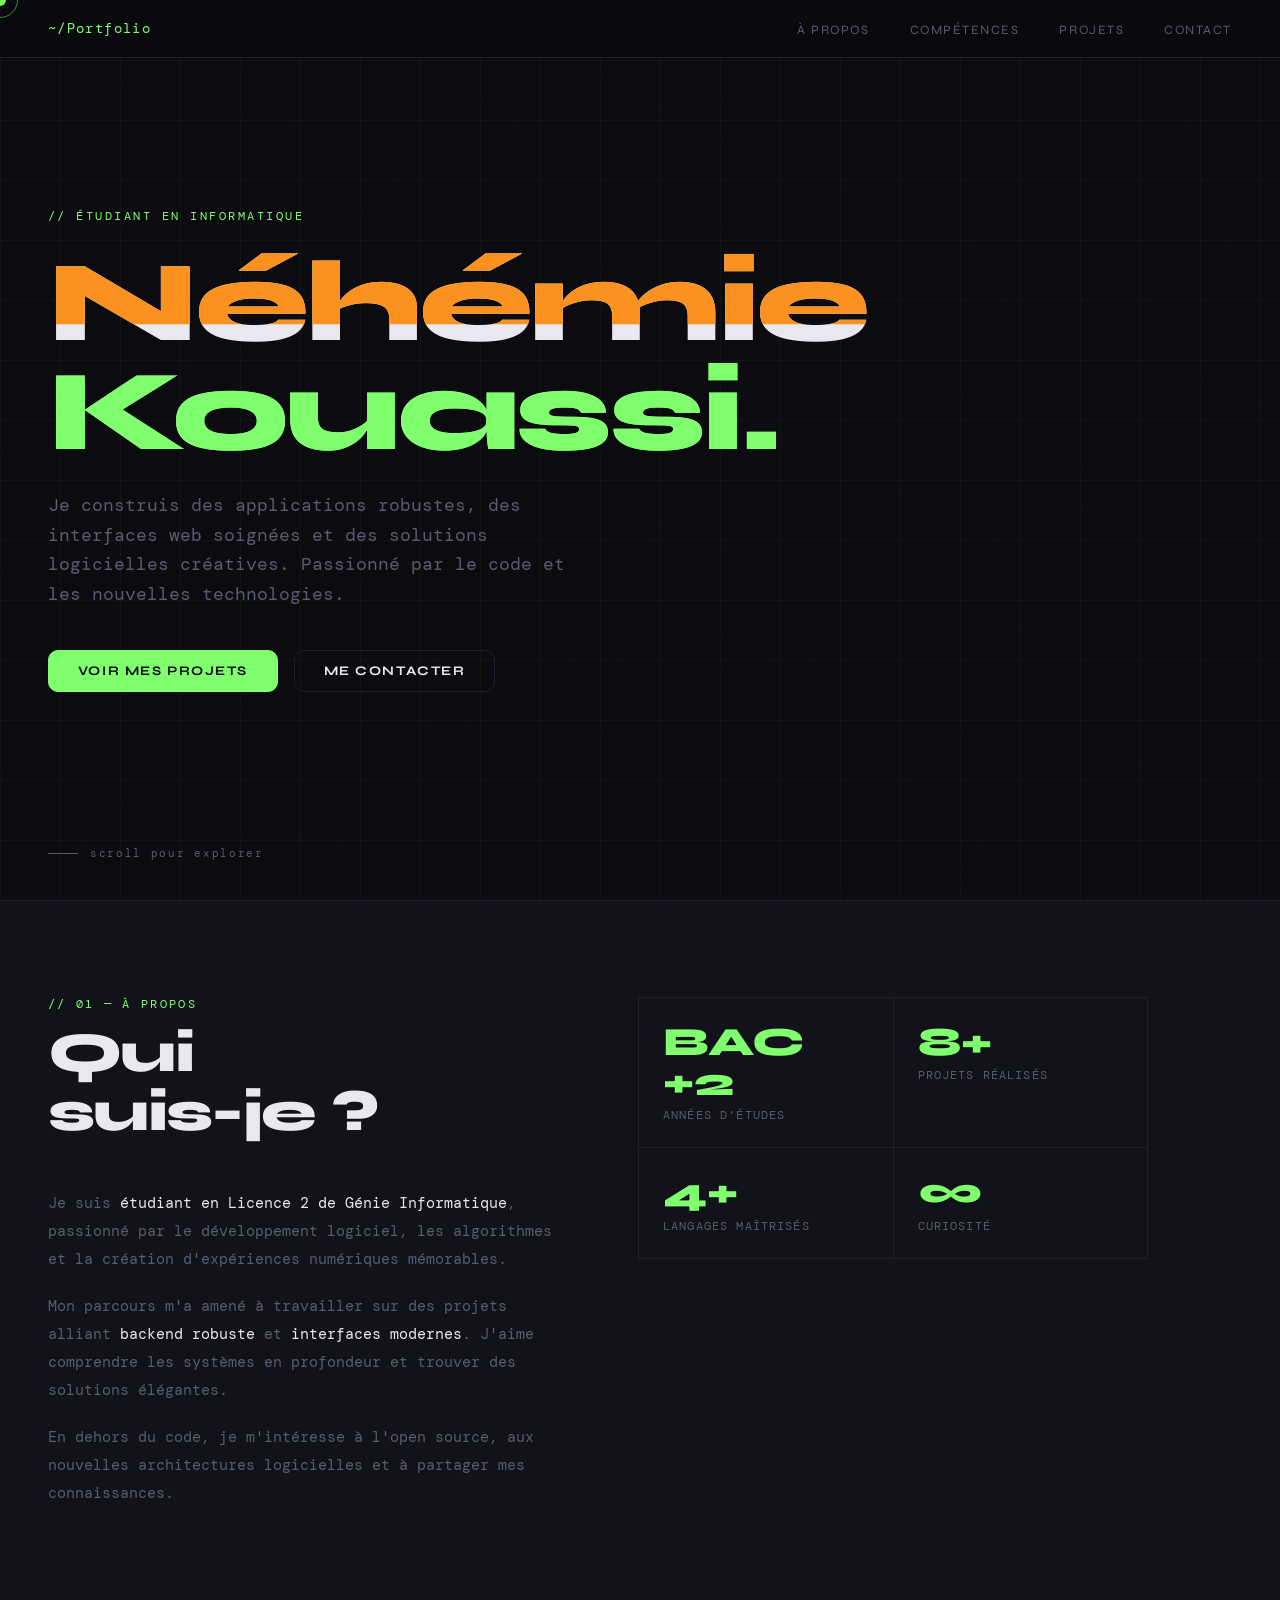
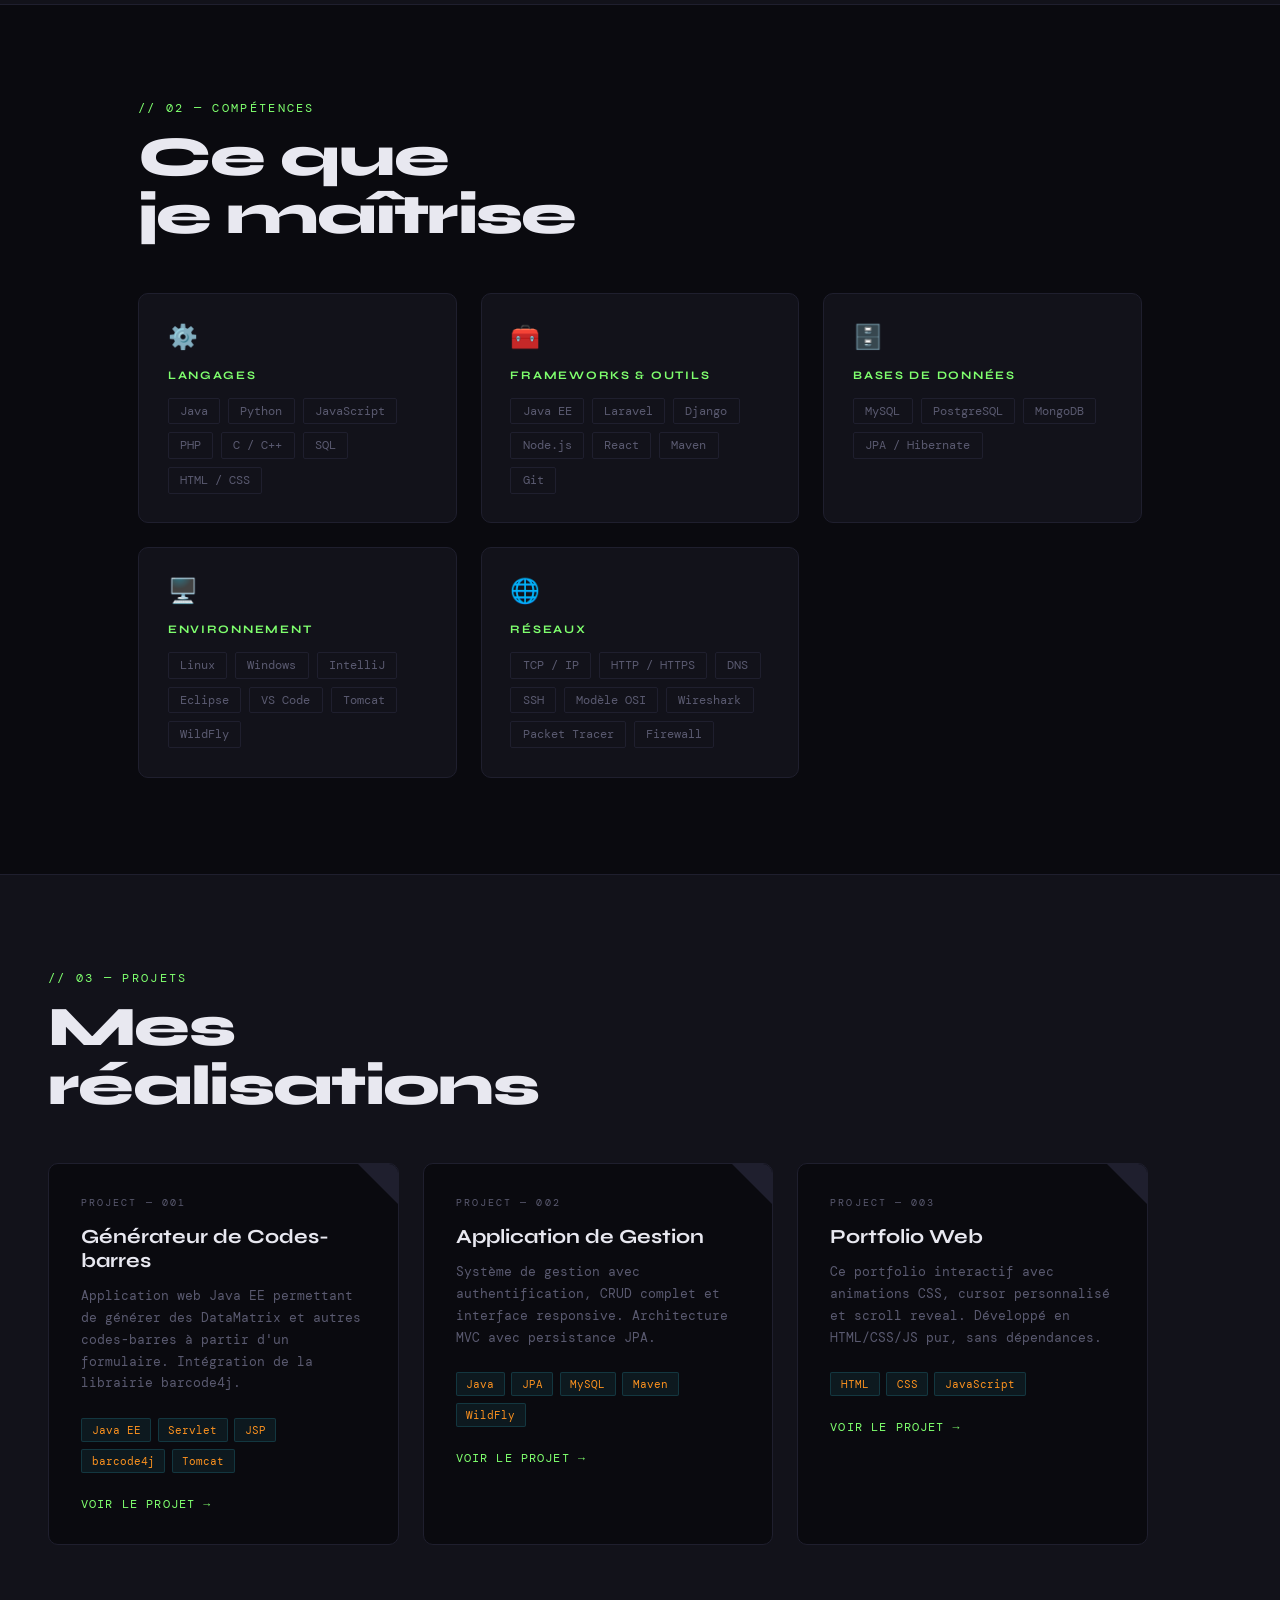
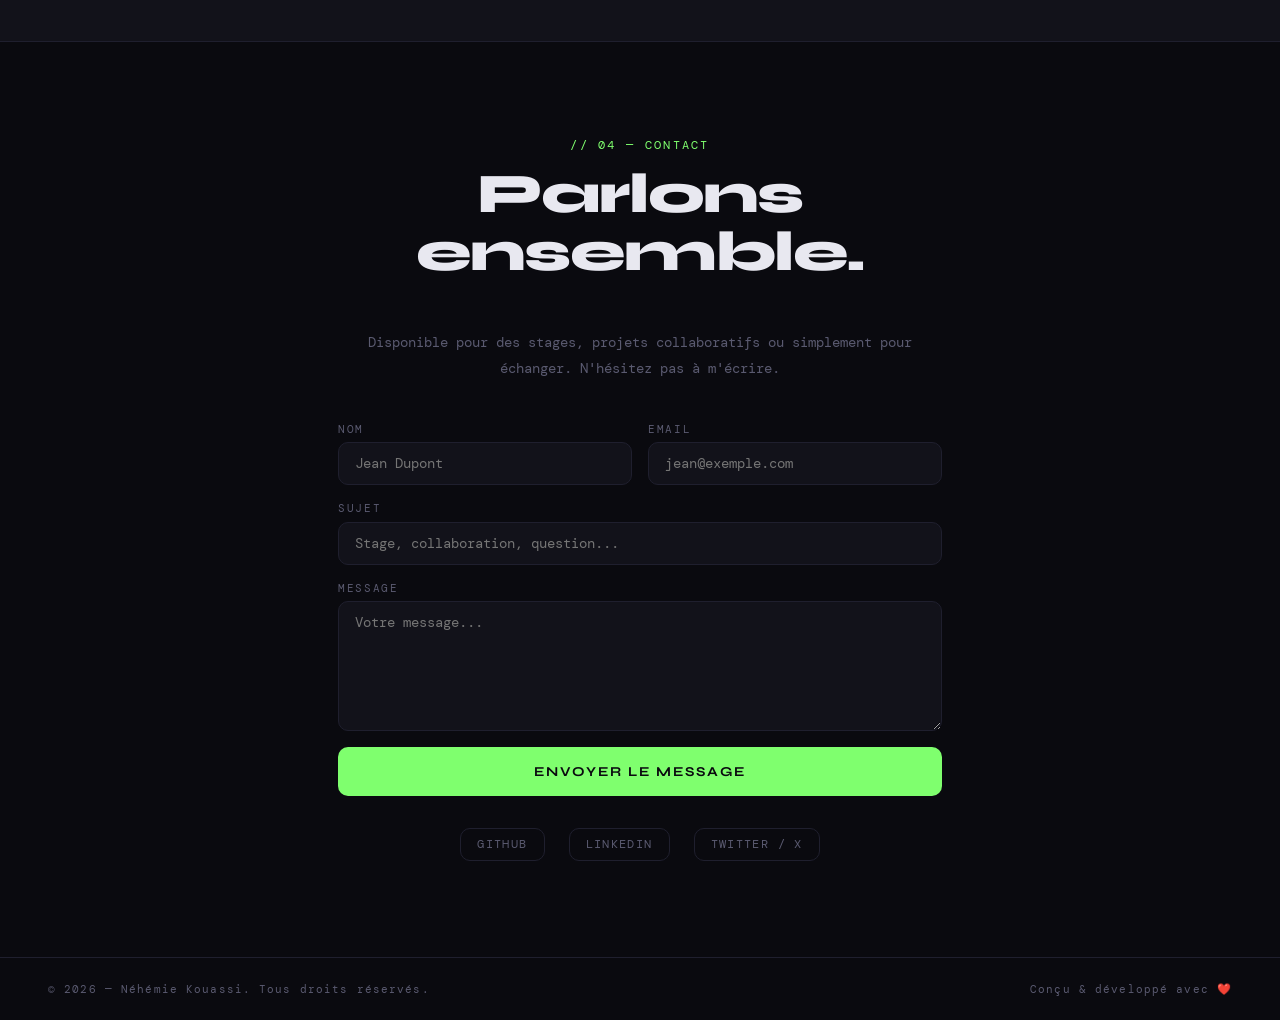
==== index.html @ fb631813 "Portfolio" ====
<!DOCTYPE html>
<html lang="fr">
    <head>
        <meta charset="UTF-8" />
        <meta name="viewport" content="width=device-width, initial-scale=1.0"/>
        <title>Portfolio — Néhémie Kouassi</title>
        <link href="https://fonts.googleapis.com/css2?family=Syne:wght@400;600;700;800&family=DM+Mono:ital,wght@0,300;0,400;1,300&display=swap" rel="stylesheet"/>
        <link rel="stylesheet" href="portfolio.css"/>
    </head>
    <body>
        <!-- Custom cursor -->
        <div id="cursor"></div>
        <div id="cursor-ring"></div>

        <!-- Navigation -->
        <nav>
            <div class="nav-logo">~/Portfolio</div>
            <ul class="nav-links">
                <li><a href="#about">À propos</a></li>
                <li><a href="#skills">Compétences</a></li>
                <li><a href="#projects">Projets</a></li>
                <li><a href="#contact">Contact</a></li>
            </ul>
        </nav>
        
        <!-- Hero -->
        <section id="hero">
            <div class="hero-grid"></div>
            <div class="hero-noise"></div>
            <div class="hero-content">
                <p class="hero-tag">// étudiant en informatique</p>
                <h1 class="hero-name glitch" data-text="Néhémie Kouassi">Néhémie <span>Kouassi.</span></h1>
                <p class="hero-sub">
                    Je construis des applications robustes, des interfaces web soignées et des solutions
                    logicielles créatives. Passionné par le code et les nouvelles technologies.
                </p>
                <div class="hero-cta">
                    <a href="#projects" class="btn btn-primary">Voir mes projets</a>
                    <a href="#contact" class="btn btn-outline">Me contacter</a>
                </div>
            </div>
            <div class="hero-scroll">scroll pour explorer</div>
        </section>

        <!-- About -->
        <section id="about">
            <div class="about-grid">
                <div>
                    <p class="section-label">// 01 — à propos</p>
                    <h2 class="section-title">Qui<br/>suis-je ?</h2>
                    <div class="about-text">
                        <p>
                            Je suis <strong>étudiant en Licence 2 de Génie Informatique</strong>, passionné par le développement logiciel,
                            les algorithmes et la création d'expériences numériques mémorables.
                        </p>
                        <p>
                            Mon parcours m'a amené à travailler sur des projets alliant <strong>backend robuste</strong>
                            et <strong>interfaces modernes</strong>. J'aime comprendre les systèmes en profondeur et trouver
                            des solutions élégantes.
                        </p>
                        <p>
                            En dehors du code, je m'intéresse à l'open source, aux nouvelles architectures logicielles
                            et à partager mes connaissances.
                        </p>
                    </div>
                </div>
                
                <div class="about-stats">
                    <div class="stat">
                        <div class="stat-num">BAC +2</div>
                        <div class="stat-label">Années d'études</div>
                    </div>
                    <div class="stat">
                        <div class="stat-num">8+</div>
                        <div class="stat-label">Projets réalisés</div>
                    </div>
                    <div class="stat">
                        <div class="stat-num">4+</div>
                        <div class="stat-label">Langages maîtrisés</div>
                    </div>
                    <div class="stat">
                        <div class="stat-num">∞</div>
                        <div class="stat-label">Curiosité</div>
                    </div>
                </div>
            </div>
        </section>

        <!-- Skills -->
        <section id="skills">
            <p class="section-label">// 02 — compétences</p>
            <h2 class="section-title">Ce que<br/>je maîtrise</h2>
            <div class="skills-categories">
                <div class="skill-card reveal">
                    <div class="skill-card-icon">⚙️</div>
                    <div class="skill-card-title">Langages</div>
                    <div class="skill-tags">
                        <span class="tag">Java</span>
                        <span class="tag">Python</span>
                        <span class="tag">JavaScript</span>
                        <span class="tag">PHP</span>
                        <span class="tag">C / C++</span>
                        <span class="tag">SQL</span>
                        <span class="tag">HTML / CSS</span>
                    </div>
                </div>

                <div class="skill-card reveal">
                    <div class="skill-card-icon">🧰</div>
                    <div class="skill-card-title">Frameworks & Outils</div>
                    <div class="skill-tags">
                        <span class="tag">Java EE</span>
                        <span class="tag">Laravel</span>
                        <span class="tag">Django</span>
                        <span class="tag">Node.js</span>
                        <span class="tag">React</span>
                        <span class="tag">Maven</span>
                        <span class="tag">Git</span>
                    </div>
                </div>

                <div class="skill-card reveal">
                    <div class="skill-card-icon">🗄️</div>
                    <div class="skill-card-title">Bases de données</div>
                    <div class="skill-tags">
                        <span class="tag">MySQL</span>
                        <span class="tag">PostgreSQL</span>
                        <span class="tag">MongoDB</span>
                        <span class="tag">JPA / Hibernate</span>
                    </div>
                </div>

                <div class="skill-card reveal">
                    <div class="skill-card-icon">🖥️</div>
                    <div class="skill-card-title">Environnement</div>
                    <div class="skill-tags">
                        <span class="tag">Linux</span>
                        <span class="tag">Windows</span>
                        <span class="tag">IntelliJ</span>
                        <span class="tag">Eclipse</span>
                        <span class="tag">VS Code</span>
                        <span class="tag">Tomcat</span>
                        <span class="tag">WildFly</span>
                    </div>
                </div>

                <div class="skill-card reveal">
                    <div class="skill-card-icon">🌐</div>
                    <div class="skill-card-title">Réseaux</div>
                    <div class="skill-tags">
                        <span class="tag">TCP / IP</span>
                        <span class="tag">HTTP / HTTPS</span>
                        <span class="tag">DNS</span>
                        <span class="tag">SSH</span>
                        <span class="tag">Modèle OSI</span>
                        <span class="tag">Wireshark</span>
                        <span class="tag">Packet Tracer</span>
                        <span class="tag">Firewall</span>
                    </div>
                </div>
            </div>
        </section>

        <!-- Projects -->
        <section id="projects">
            <p class="section-label">// 03 — projets</p>
            <h2 class="section-title">Mes<br/>réalisations</h2>
            <div class="projects-grid">
                <div class="project-card reveal">
                    <div class="project-corner"></div>
                    <div class="project-num">PROJECT — 001</div>
                    <h3 class="project-title">Générateur de Codes-barres</h3>
                    <p class="project-desc">
                        Application web Java EE permettant de générer des DataMatrix et autres 
                        codes-barres à partir d'un formulaire. Intégration de la librairie barcode4j.
                    </p>
                    <div class="project-tech">
                        <span>Java EE</span><span>Servlet</span><span>JSP</span><span>barcode4j</span><span>Tomcat</span>
                    </div>
                    <a href="#" class="project-link">Voir le projet →</a>
                </div>

                <div class="project-card reveal">
                    <div class="project-corner"></div>
                    <div class="project-num">PROJECT — 002</div>
                    <h3 class="project-title">Application de Gestion</h3>
                    <p class="project-desc">
                        Système de gestion avec authentification, CRUD complet et interface 
                        responsive. Architecture MVC avec persistance JPA.
                    </p>
                    <div class="project-tech">
                        <span>Java</span><span>JPA</span><span>MySQL</span><span>Maven</span><span>WildFly</span>
                    </div>
                    <a href="#" class="project-link">Voir le projet →</a>
                </div>

                <div class="project-card reveal">
                    <div class="project-corner"></div>
                    <div class="project-num">PROJECT — 003</div>
                    <h3 class="project-title">Portfolio Web</h3>
                    <p class="project-desc">
                        Ce portfolio interactif avec animations CSS, cursor personnalisé et scroll reveal. 
                        Développé en HTML/CSS/JS pur, sans dépendances.
                    </p>
                    <div class="project-tech">
                        <span>HTML</span><span>CSS</span><span>JavaScript</span>
                    </div>
                    <a href="#" class="project-link">Voir le projet →</a>
                </div>
            </div>
        </section>

        <!-- Contact -->
        <section id="contact">
            <p class="section-label" style="text-align:center">// 04 — contact</p>
            <h2 class="section-title" style="text-align:center">Parlons<br/>ensemble.</h2>
            <p class="contact-line">
                Disponible pour des stages, projets collaboratifs 
                ou simplement pour échanger. N'hésitez pas à m'écrire.
            </p>
            <form class="contact-form" onsubmit="handleSubmit(event)">
                <div class="form-row">
                    <div class="form-group">
                        <label class="form-label">Nom</label>
                        <input class="form-input" type="text" placeholder="Jean Dupont" required/>
                    </div>
                    <div class="form-group">
                        <label class="form-label">Email</label>
                        <input class="form-input" type="email" placeholder="jean@exemple.com" required/>
                    </div>
                </div>
                <div class="form-group">
                    <label class="form-label">Sujet</label>
                    <input class="form-input" type="text" placeholder="Stage, collaboration, question..."/>
                </div>
                <div class="form-group">
                    <label class="form-label">Message</label>
                    <textarea class="form-textarea" placeholder="Votre message..." required></textarea>
                </div>
                <button type="submit" class="form-submit" id="submit-btn">Envoyer le message</button>
            </form>
            <div class="contact-socials reveal">
                <a href="https://github.com/Novagenesys4" class="social-link">GitHub</a>
                <a href="#" class="social-link">LinkedIn</a>
                <a href="#" class="social-link">Twitter / X</a>
            </div>
        </section>

        <footer>
            <p>© 2026 — Néhémie Kouassi. Tous droits réservés.</p>
            <p>Conçu & développé avec ❤️</p>
        </footer>

        <script src="portfolio.js"></script>
    </body>
</html>
---- portfolio.css ----
*, *::before, *::after { box-sizing: border-box; margin: 0; padding: 0; }

:root {
  --bg: #0a0a0f;
  --surface: #12121a;
  --border: #1f1f2e;
  --accent: #7fff6e;
  --accent2: #fb911f;
  --text: #e8e8f0;
  --muted: #5a5a70;
  --font-display: 'Syne', sans-serif;
  --font-mono: 'DM Mono', monospace;
}

html { scroll-behavior: smooth; }

body {
  background: var(--bg);
  color: var(--text);
  font-family: var(--font-display);
  overflow-x: hidden;
  cursor: none;
}

/* === CURSOR === */
#cursor {
  position: fixed;
  width: 12px; height: 12px;
  background: var(--accent);
  border-radius: 50%;
  pointer-events: none;
  z-index: 9999;
  transform: translate(-50%,-50%);
  transition: transform 0.08s, width 0.2s, height 0.2s, background 0.2s;
  mix-blend-mode: difference;
}
#cursor-ring {
  position: fixed;
  width: 36px; height: 36px;
  border: 1.5px solid var(--accent);
  border-radius: 50%;
  pointer-events: none;
  z-index: 9998;
  transform: translate(-50%,-50%);
  transition: transform 0.18s ease, width 0.3s, height 0.3s, opacity 0.3s;
  opacity: 0.5;
}

/* === NAV === */
nav {
  position: fixed; top: 0; left: 0; right: 0; z-index: 100;
  display: flex; align-items: center; justify-content: space-between;
  padding: 1.2rem 3rem;
  background: rgba(10,10,15,0.7);
  backdrop-filter: blur(12px);
  border-bottom: 1px solid var(--border);
}
.nav-logo {
  font-family: var(--font-mono);
  font-size: 0.85rem;
  color: var(--accent);
  letter-spacing: 0.1em;
}
.nav-links { display: flex; gap: 2.5rem; list-style: none; }
.nav-links a {
  font-size: 0.8rem;
  letter-spacing: 0.12em;
  text-transform: uppercase;
  color: var(--muted);
  text-decoration: none;
  transition: color 0.2s;
  position: relative;
}
.nav-links a::after {
  content: '';
  position: absolute; bottom: -3px; left: 0;
  width: 0; height: 1px;
  background: var(--accent);
  transition: width 0.3s;
}
.nav-links a:hover { color: var(--text); }
.nav-links a:hover::after { width: 100%; }

/* === HERO === */
#hero {
  min-height: 100vh;
  display: flex; flex-direction: column;
  justify-content: center; padding: 0 3rem;
  position: relative; overflow: hidden;
}
.hero-grid {
  position: absolute; inset: 0;
  background-image:
    linear-gradient(rgba(127,255,110,0.04) 1px, transparent 1px),
    linear-gradient(90deg, rgba(127,255,110,0.04) 1px, transparent 1px);
  background-size: 60px 60px;
  animation: gridShift 20s linear infinite;
}
@keyframes gridShift {
  0% { transform: translateY(0); }
  100% { transform: translateY(60px); }
}
.hero-noise {
  position: absolute; inset: 0;
  background-image: url("data:image/svg+xml,%3Csvg viewBox='0 0 256 256' xmlns='http://www.w3.org/2000/svg'%3E%3Cfilter id='noise'%3E%3CfeTurbulence type='fractalNoise' baseFrequency='0.9' numOctaves='4' stitchTiles='stitch'/%3E%3C/filter%3E%3Crect width='100%25' height='100%25' filter='url(%23noise)' opacity='0.04'/%3E%3C/svg%3E");
  opacity: 0.3; pointer-events: none;
}
.hero-content { position: relative; z-index: 1; max-width: 900px; }
.hero-tag {
  font-family: var(--font-mono);
  font-size: 0.78rem;
  color: var(--accent);
  letter-spacing: 0.2em;
  text-transform: uppercase;
  margin-bottom: 1.5rem;
  opacity: 0;
  animation: fadeUp 0.6s 0.2s forwards;
}
.hero-name {
  font-size: clamp(3.5rem, 9vw, 8rem);
  font-weight: 800;
  line-height: 0.95;
  letter-spacing: -0.03em;
  margin-bottom: 1.5rem;
  opacity: 0;
  animation: fadeUp 0.7s 0.4s forwards;
}
.hero-name span { color: var(--accent); }
.hero-sub {
  font-family: var(--font-mono);
  font-size: clamp(0.9rem, 2vw, 1.1rem);
  color: var(--muted);
  max-width: 520px;
  line-height: 1.7;
  opacity: 0;
  animation: fadeUp 0.7s 0.6s forwards;
}
.hero-cta {
  margin-top: 2.5rem;
  display: flex; gap: 1rem; flex-wrap: wrap;
  opacity: 0;
  animation: fadeUp 0.7s 0.8s forwards;
}
.btn {
  padding: 0.75rem 1.8rem;
  font-family: var(--font-display);
  font-size: 0.82rem;
  font-weight: 700;
  letter-spacing: 0.12em;
  text-transform: uppercase;
  text-decoration: none;
  border-radius: 10px;
  transition: all 0.25s;
  cursor: none;
}
.btn-primary {
  background: var(--accent);
  color: var(--bg);
  border: 1.5px solid var(--accent);
}
.btn-primary:hover { background: transparent; color: var(--accent); }
.btn-outline {
  background: transparent;
  color: var(--text);
  border: 1.5px solid var(--border);
}
.btn-outline:hover { border-color: var(--accent2); color: var(--accent2); }

.hero-scroll {
  position: absolute; bottom: 2.5rem; left: 3rem;
  font-family: var(--font-mono);
  font-size: 0.7rem;
  color: var(--muted);
  letter-spacing: 0.15em;
  display: flex; align-items: center; gap: 0.75rem;
  opacity: 0;
  animation: fadeUp 0.7s 1.2s forwards;
}
.hero-scroll::before {
  content: '';
  width: 30px; height: 1px;
  background: var(--muted);
  animation: lineGrow 1s 1.5s both;
}
@keyframes lineGrow { from { width: 0; } to { width: 30px; } }

/* === SECTIONS === */
section { padding: 6rem 3rem; }
.section-label {
  font-family: var(--font-mono);
  font-size: 0.72rem;
  color: var(--accent);
  letter-spacing: 0.2em;
  text-transform: uppercase;
  margin-bottom: 0.75rem;
}
.section-title {
  font-size: clamp(2rem, 5vw, 3.5rem);
  font-weight: 800;
  letter-spacing: -0.03em;
  line-height: 1.05;
  margin-bottom: 3rem;
}

/* === ABOUT === */
#about { background: var(--surface); border-top: 1px solid var(--border); border-bottom: 1px solid var(--border); }
.about-grid {
  display: grid;
  grid-template-columns: 1fr 1fr;
  gap: 5rem;
  align-items: start;
  max-width: 1100px;
}
.about-text {
  font-family: var(--font-mono);
  font-size: 0.92rem;
  line-height: 1.9;
  color: var(--muted);
}
.about-text strong { color: var(--text); font-weight: 400; }
.about-text p + p { margin-top: 1.2rem; }
.about-stats {
  display: grid;
  grid-template-columns: 1fr 1fr;
  gap: 1px;
  background: var(--border);
  border: 1px solid var(--border);
}
.stat {
  background: var(--surface);
  padding: 1.5rem;
  transition: background 0.2s;
}
.stat:hover { background: var(--bg); }
.stat-num {
  font-size: 2.5rem;
  font-weight: 800;
  color: var(--accent);
  line-height: 1;
  margin-bottom: 0.4rem;
}
.stat-label {
  font-family: var(--font-mono);
  font-size: 0.72rem;
  color: var(--muted);
  letter-spacing: 0.1em;
  text-transform: uppercase;
}

/* === SKILLS === */
#skills { max-width: 1100px; margin: 0 auto; }
.skills-categories {
  display: grid;
  grid-template-columns: repeat(auto-fit, minmax(260px, 1fr));
  gap: 1.5rem;
}
.skill-card {
  border: 1px solid var(--border);
  border-radius: 10px;
  padding: 1.8rem;
  position: relative;
  overflow: hidden;
  transition: border-color 0.3s, transform 0.3s;
  background: var(--surface);
}
.skill-card::before {
  content: '';
  position: absolute; inset: 0;
  background: linear-gradient(135deg, var(--accent) 0%, transparent 60%);
  opacity: 0;
  transition: opacity 0.3s;
}
.skill-card:hover { border-color: var(--accent); transform: translateY(-4px); }
.skill-card:hover::before { opacity: 0.04; }
.skill-card-icon {
  font-size: 1.5rem; margin-bottom: 1rem;
}
.skill-card-title {
  font-size: 0.72rem;
  font-weight: 700;
  letter-spacing: 0.15em;
  text-transform: uppercase;
  color: var(--accent);
  margin-bottom: 1rem;
}
.skill-tags { display: flex; flex-wrap: wrap; gap: 0.5rem; }
.tag {
  font-family: var(--font-mono);
  font-size: 0.72rem;
  padding: 0.3rem 0.7rem;
  border: 1px solid var(--border);
  color: var(--muted);
  border-radius: 2px;
  transition: all 0.2s;
}
.tag:hover { border-color: var(--accent2); color: var(--accent2); }

/* === PROJECTS === */
#projects { background: var(--surface); border-top: 1px solid var(--border); border-bottom: 1px solid var(--border); }
.projects-grid {
  display: grid;
  grid-template-columns: repeat(auto-fit, minmax(320px, 1fr));
  gap: 1.5rem;
  max-width: 1100px;
}
.project-card {
  border: 1px solid var(--border);
  border-radius: 10px;
  background: var(--bg);
  padding: 2rem;
  position: relative;
  overflow: hidden;
  transition: border-color 0.3s, transform 0.3s;
  cursor: none;
}
.project-card:hover { border-color: var(--accent2); transform: translateY(-6px); }
.project-num {
  font-family: var(--font-mono);
  font-size: 0.65rem;
  color: var(--muted);
  letter-spacing: 0.2em;
  margin-bottom: 1rem;
}
.project-title {
  font-size: 1.25rem;
  font-weight: 700;
  margin-bottom: 0.75rem;
  line-height: 1.2;
}
.project-desc {
  font-family: var(--font-mono);
  font-size: 0.8rem;
  color: var(--muted);
  line-height: 1.7;
  margin-bottom: 1.5rem;
}
.project-tech { display: flex; flex-wrap: wrap; gap: 0.4rem; margin-bottom: 1.5rem; }
.project-tech span {
  font-family: var(--font-mono);
  font-size: 0.68rem;
  padding: 0.25rem 0.6rem;
  background: rgba(61,224,255,0.07);
  color: var(--accent2);
  border: 1px solid rgba(61,224,255,0.15);
  border-radius: 2px;
}
.project-link {
  font-family: var(--font-mono);
  font-size: 0.72rem;
  color: var(--accent);
  text-decoration: none;
  letter-spacing: 0.1em;
  text-transform: uppercase;
  display: flex; align-items: center; gap: 0.5rem;
  transition: gap 0.2s;
}
.project-link:hover { gap: 0.8rem; }
.project-corner {
  position: absolute; top: 0; right: 0;
  width: 0; height: 0;
  border-top: 40px solid var(--border);
  border-left: 40px solid transparent;
  transition: border-top-color 0.3s;
}
.project-card:hover .project-corner { border-top-color: var(--accent2); }

/* === CONTACT === */
#contact { max-width: 700px; margin: 0 auto; text-align: center; }
.contact-line {
  font-family: var(--font-mono);
  font-size: 0.9rem;
  color: var(--muted);
  line-height: 1.8;
  margin-bottom: 2.5rem;
}
.contact-form {
  display: grid; gap: 1rem; text-align: left; margin-bottom: 2rem;
}
.form-row { display: grid; grid-template-columns: 1fr 1fr; gap: 1rem; }
.form-group { display: flex; flex-direction: column; gap: 0.4rem; }
.form-label {
  font-family: var(--font-mono);
  font-size: 0.68rem;
  color: var(--muted);
  letter-spacing: 0.15em;
  text-transform: uppercase;
}
.form-input, .form-textarea {
  background: var(--surface);
  border: 1px solid var(--border);
  color: var(--text);
  font-family: var(--font-mono);
  font-size: 0.85rem;
  padding: 0.75rem 1rem;
  border-radius: 10px;
  outline: none;
  transition: border-color 0.2s;
  width: 100%;
}

.form-input:focus, .form-textarea:focus { border-color: var(--accent2); }
.form-textarea { resize: vertical; min-height: 130px; }
.form-submit {
  width: 100%;
  padding: 1rem;
  background: var(--accent);
  color: var(--bg);
  border: none;
  font-family: var(--font-display);
  font-weight: 700;
  font-size: 0.85rem;
  letter-spacing: 0.15em;
  text-transform: uppercase;
  cursor: none;
  transition: all 0.25s;
  border-radius: 10px;
}
.form-submit:hover { background: transparent; color: var(--accent); outline: 1.5px solid var(--accent); }
.contact-socials {
  display: flex; justify-content: center; gap: 1.5rem; flex-wrap: wrap;
  margin-top: 2rem;
}
.social-link {
  font-family: var(--font-mono);
  font-size: 0.72rem;
  color: var(--muted);
  text-decoration: none;
  letter-spacing: 0.12em;
  text-transform: uppercase;
  transition: color 0.2s;
  padding: 0.5rem 1rem;
  border: 1px solid var(--border);
  border-radius: 10px;
}
.social-link:hover { color: var(--accent2); border-color: var(--accent2); }

/* === FOOTER === */
footer {
  border-top: 1px solid var(--border);
  padding: 1.5rem 3rem;
  display: flex; justify-content: space-between; align-items: center;
}
footer p {
  font-family: var(--font-mono);
  font-size: 0.7rem;
  color: var(--muted);
  letter-spacing: 0.1em;
}

/* === ANIMATIONS === */
@keyframes fadeUp {
  from { opacity: 0; transform: translateY(20px); }
  to { opacity: 1; transform: translateY(0); }
}
.reveal {
  opacity: 0;
  transform: translateY(30px);
  transition: opacity 0.7s ease, transform 0.7s ease;
}
.reveal.visible {
  opacity: 1;
  transform: translateY(0);
}

/* === GLITCH text === */
.glitch {
  position: relative;
}
.glitch::before, .glitch::after {
  content: attr(data-text);
  position: absolute; left: 0; top: 0;
  clip-path: polygon(0 0, 100% 0, 100% 35%, 0 35%);
}
.glitch::before {
  color: var(--accent2);
  animation: glitch1 3.5s infinite;
}
.glitch::after {
  color: var(--accent);
  clip-path: polygon(0 60%, 100% 60%, 100% 100%, 0 100%);
  animation: glitch2 3.5s infinite;
}
@keyframes glitch1 {
  0%, 90%, 100% { transform: none; opacity: 1; }
  91% { transform: translateX(-3px); opacity: 0.8; }
  93% { transform: translateX(3px); opacity: 0.8; }
  95% { transform: translateX(-1px); opacity: 1; }
}
@keyframes glitch2 {
  0%, 88%, 100% { transform: none; opacity: 1; }
  89% { transform: translateX(3px); opacity: 0.8; }
  91% { transform: translateX(-3px); opacity: 0.8; }
  93% { transform: none; opacity: 1; }
}

/* === RESPONSIVE === */
@media (max-width: 768px) {
  nav { padding: 1rem 1.5rem; }
  .nav-links { display: none; }
  #hero, section { padding-left: 1.5rem; padding-right: 1.5rem; }
  .about-grid { grid-template-columns: 1fr; gap: 2.5rem; }
  .form-row { grid-template-columns: 1fr; }
  footer { flex-direction: column; gap: 0.5rem; text-align: center; }
}
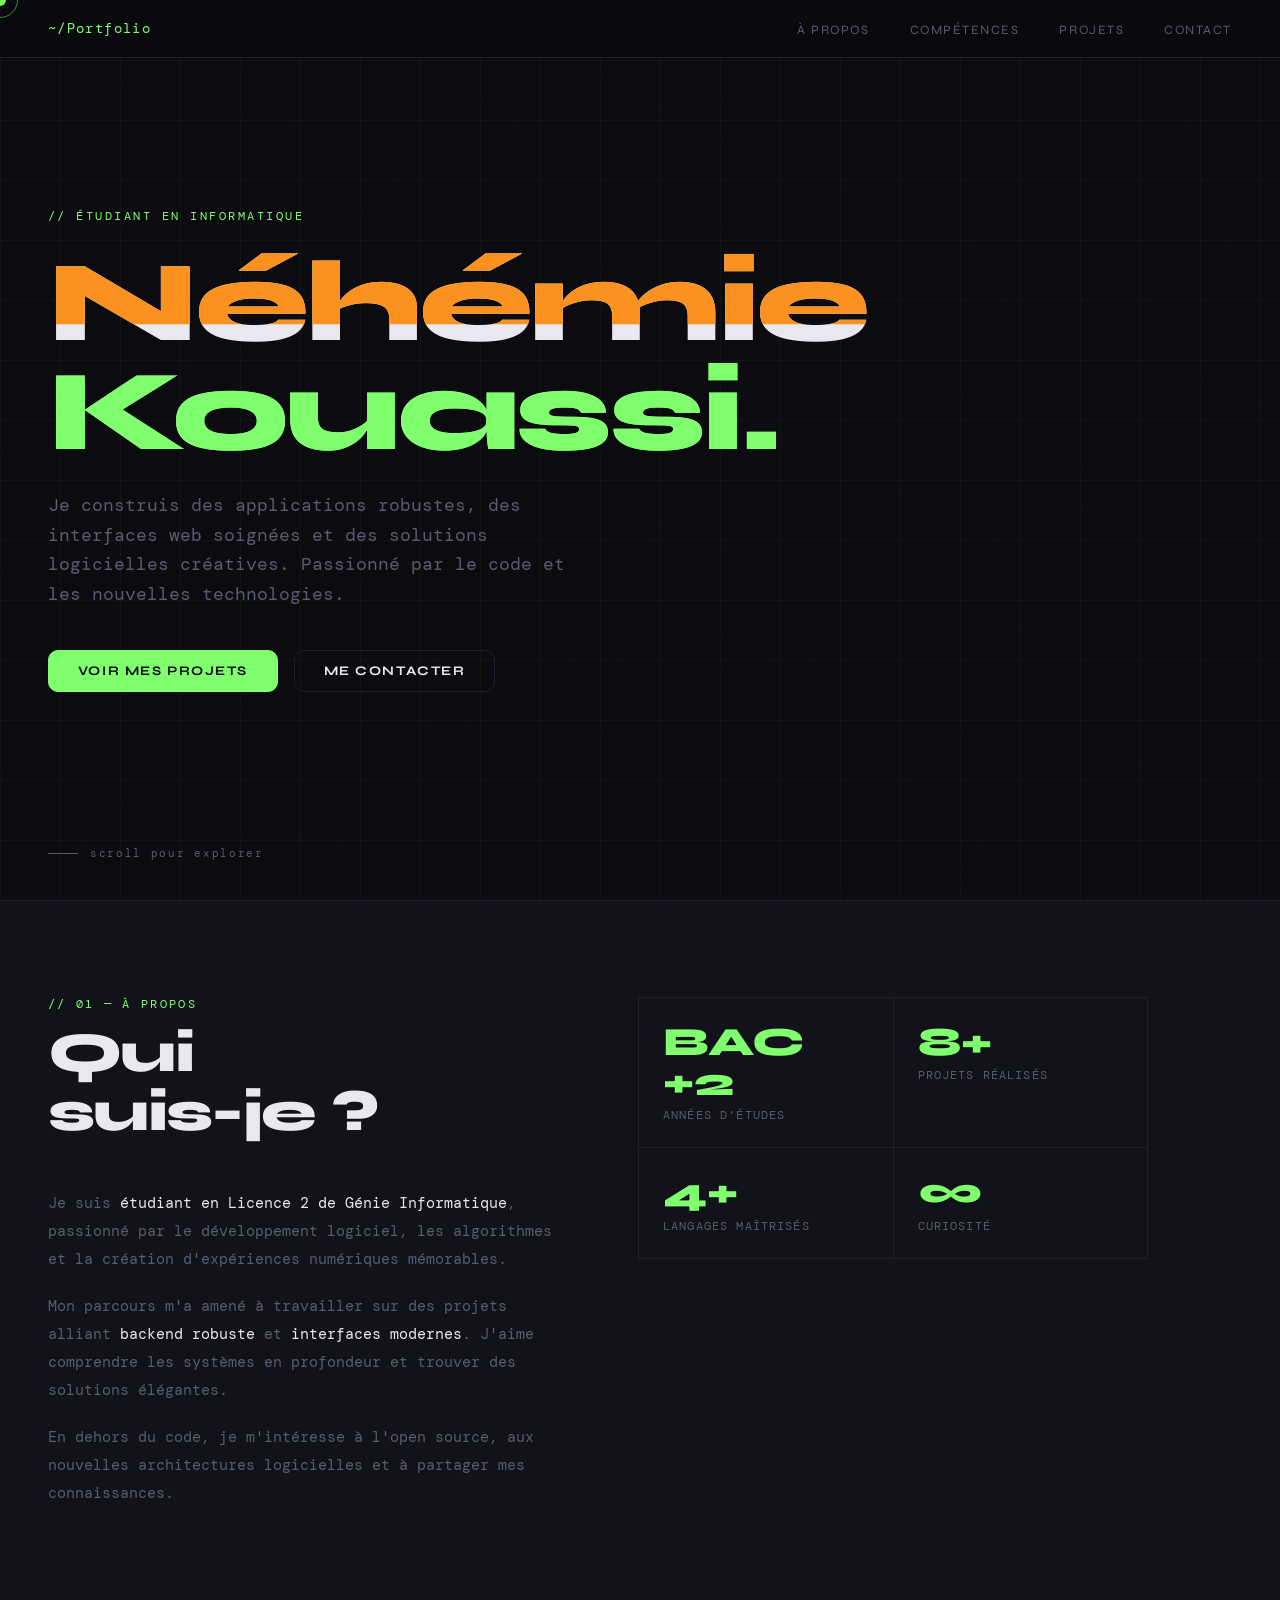
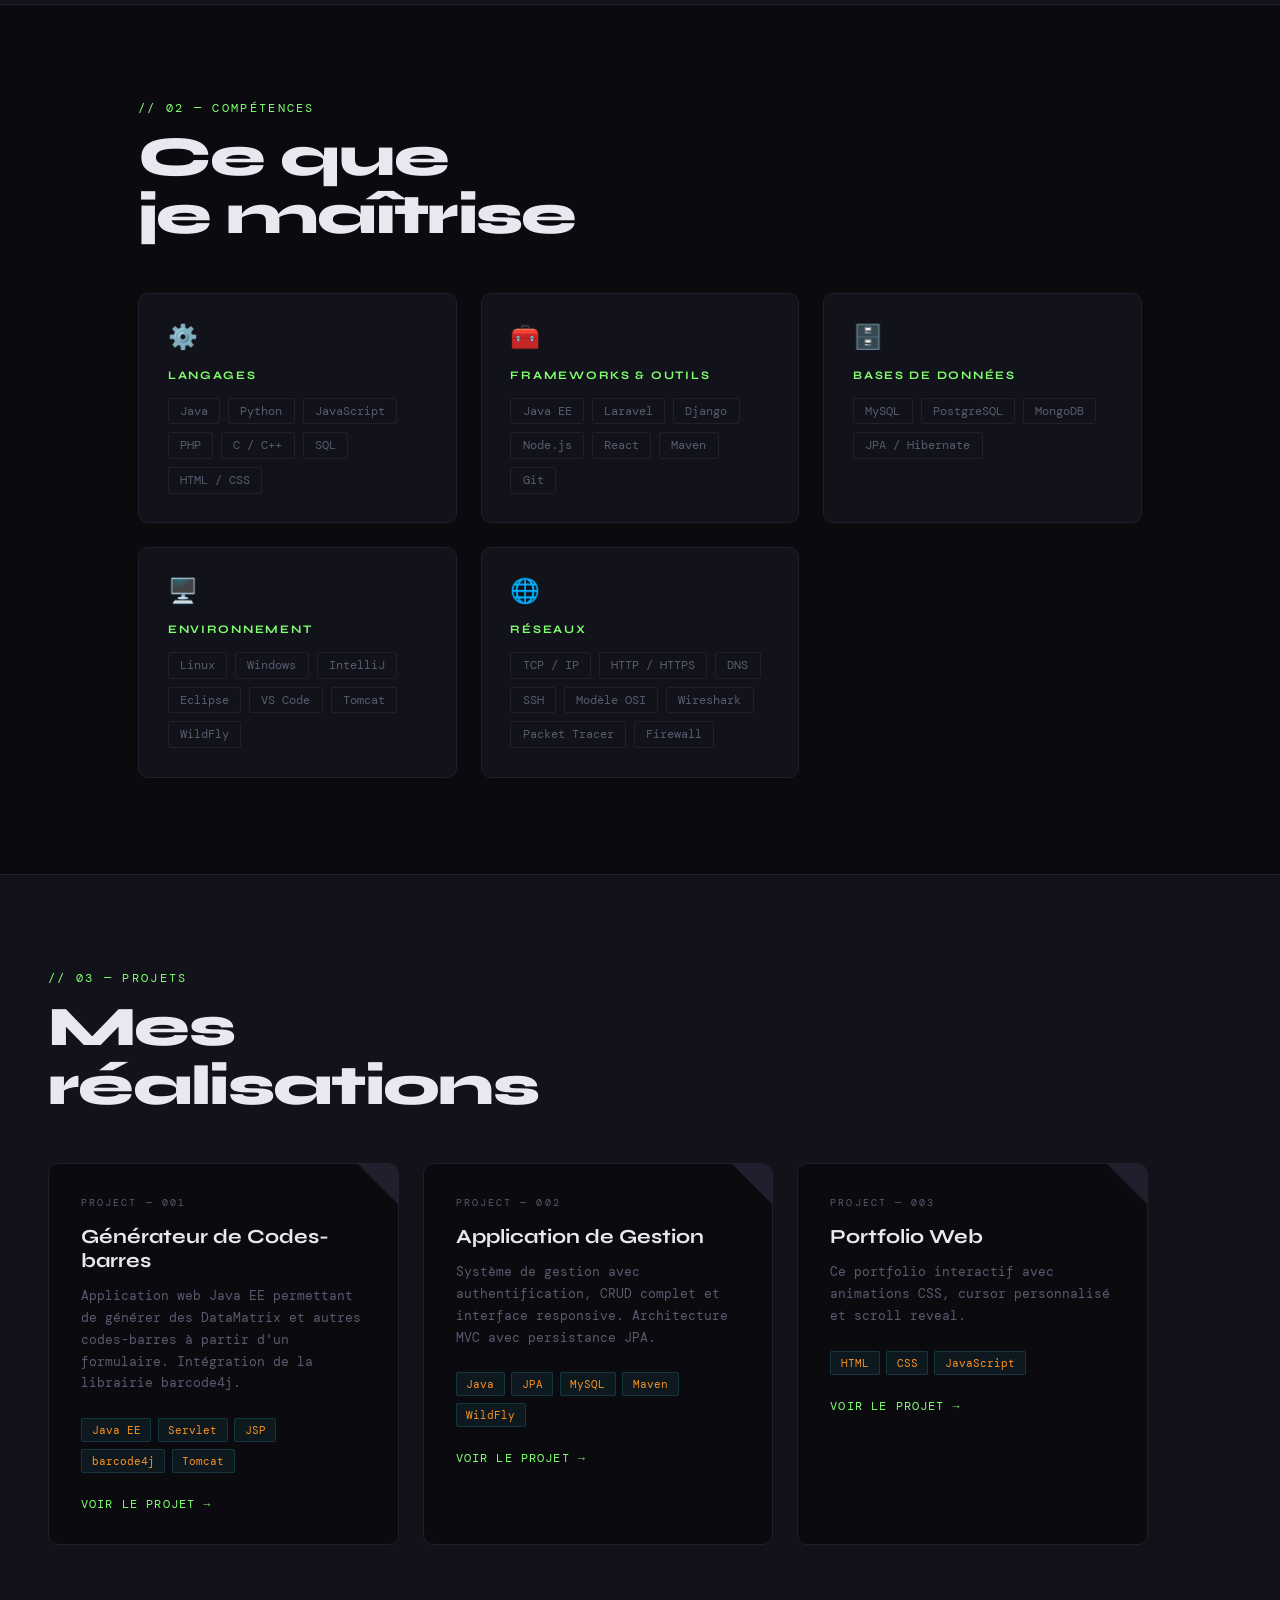
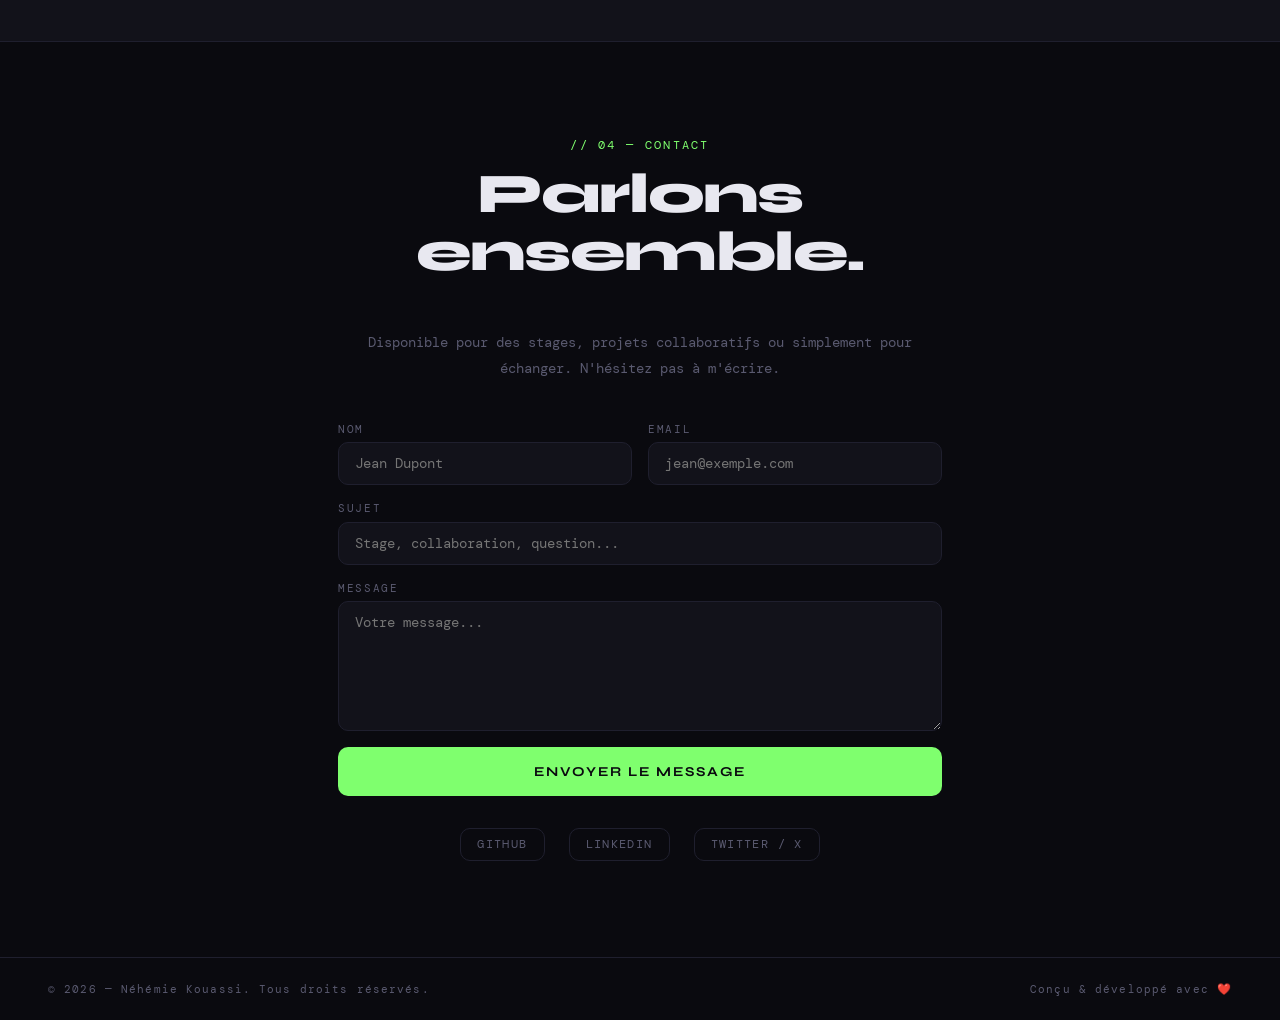
==== commit 9746c4fd: "Portfolio" ====
--- a/index.html
+++ b/index.html
@@ -199,13 +199,12 @@
                     <div class="project-num">PROJECT — 003</div>
                     <h3 class="project-title">Portfolio Web</h3>
                     <p class="project-desc">
-                        Ce portfolio interactif avec animations CSS, cursor personnalisé et scroll reveal. 
-                        Développé en HTML/CSS/JS pur, sans dépendances.
+                        Ce portfolio interactif avec animations CSS, cursor personnalisé et scroll reveal.
                     </p>
                     <div class="project-tech">
                         <span>HTML</span><span>CSS</span><span>JavaScript</span>
                     </div>
-                    <a href="#" class="project-link">Voir le projet →</a>
+                    <a href="https://novagenesys4.github.io/Portfolio/" class="project-link">Voir le projet →</a>
                 </div>
             </div>
         </section>
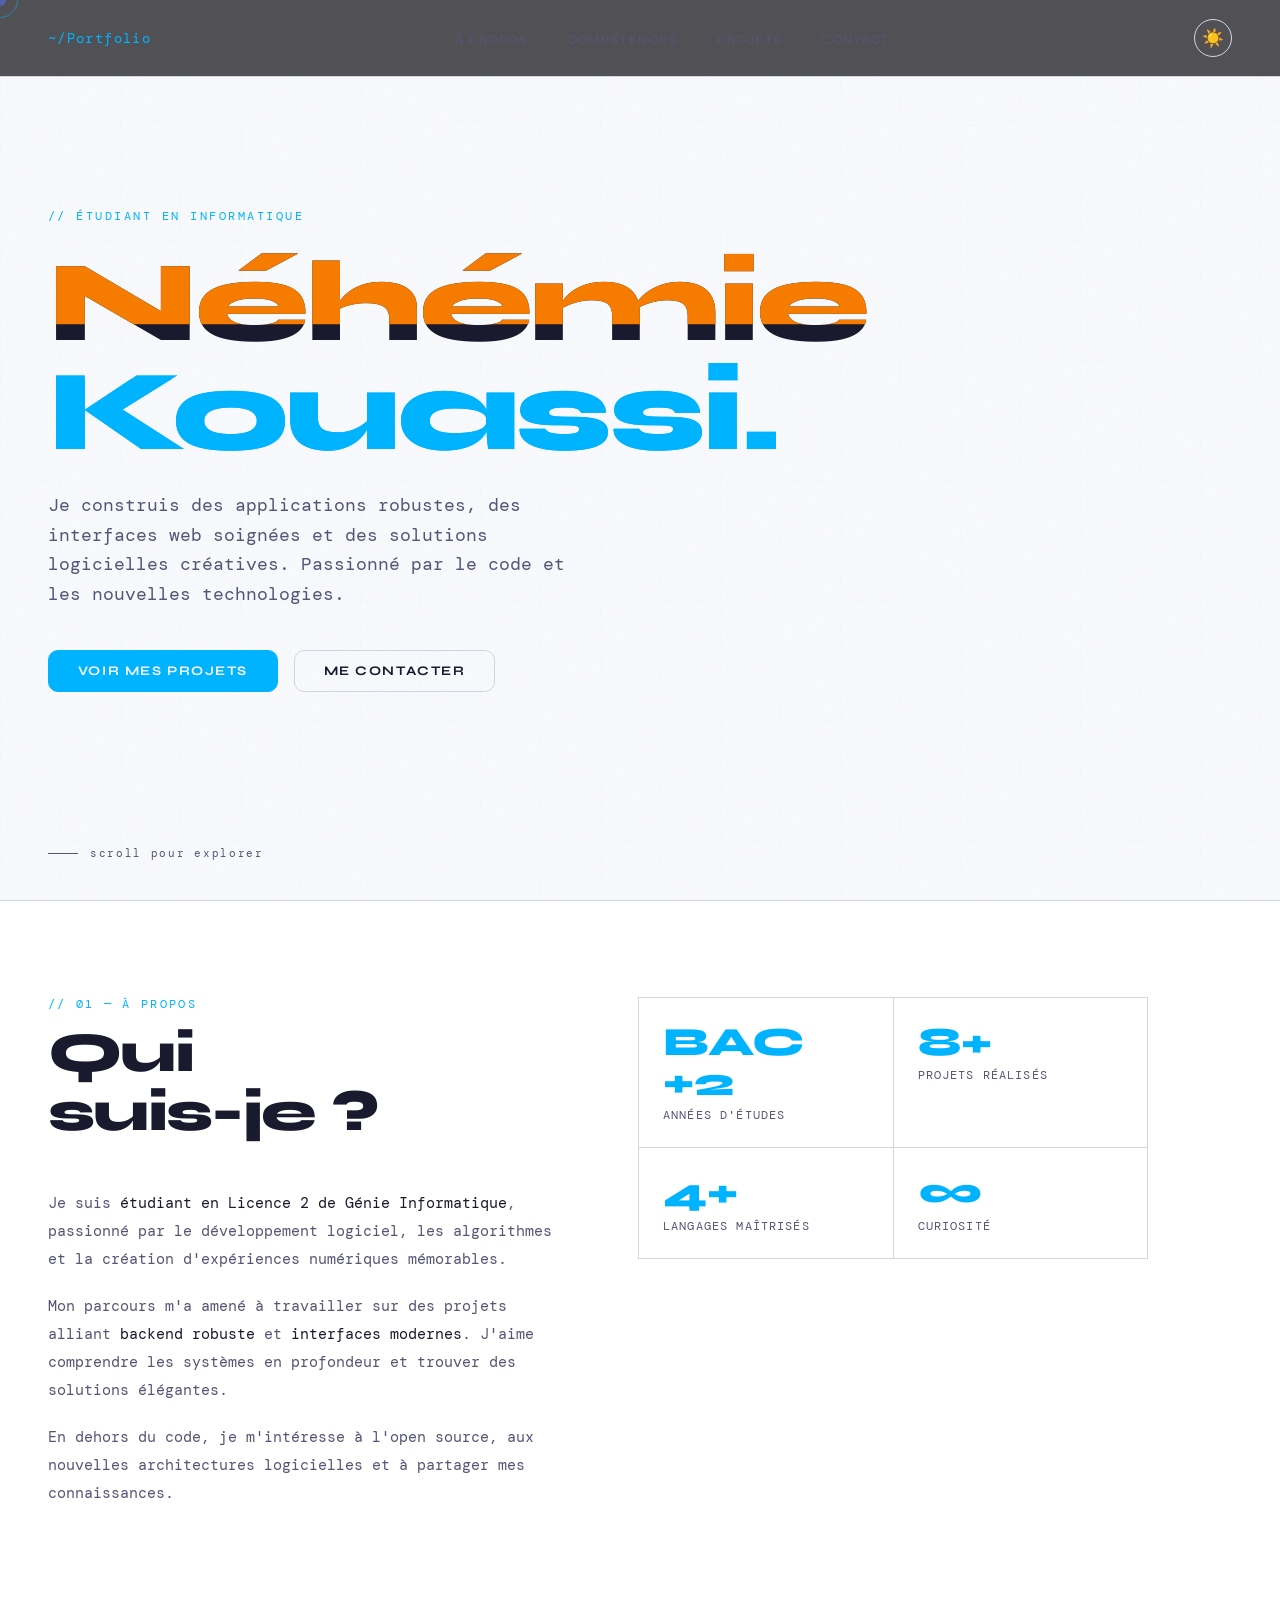
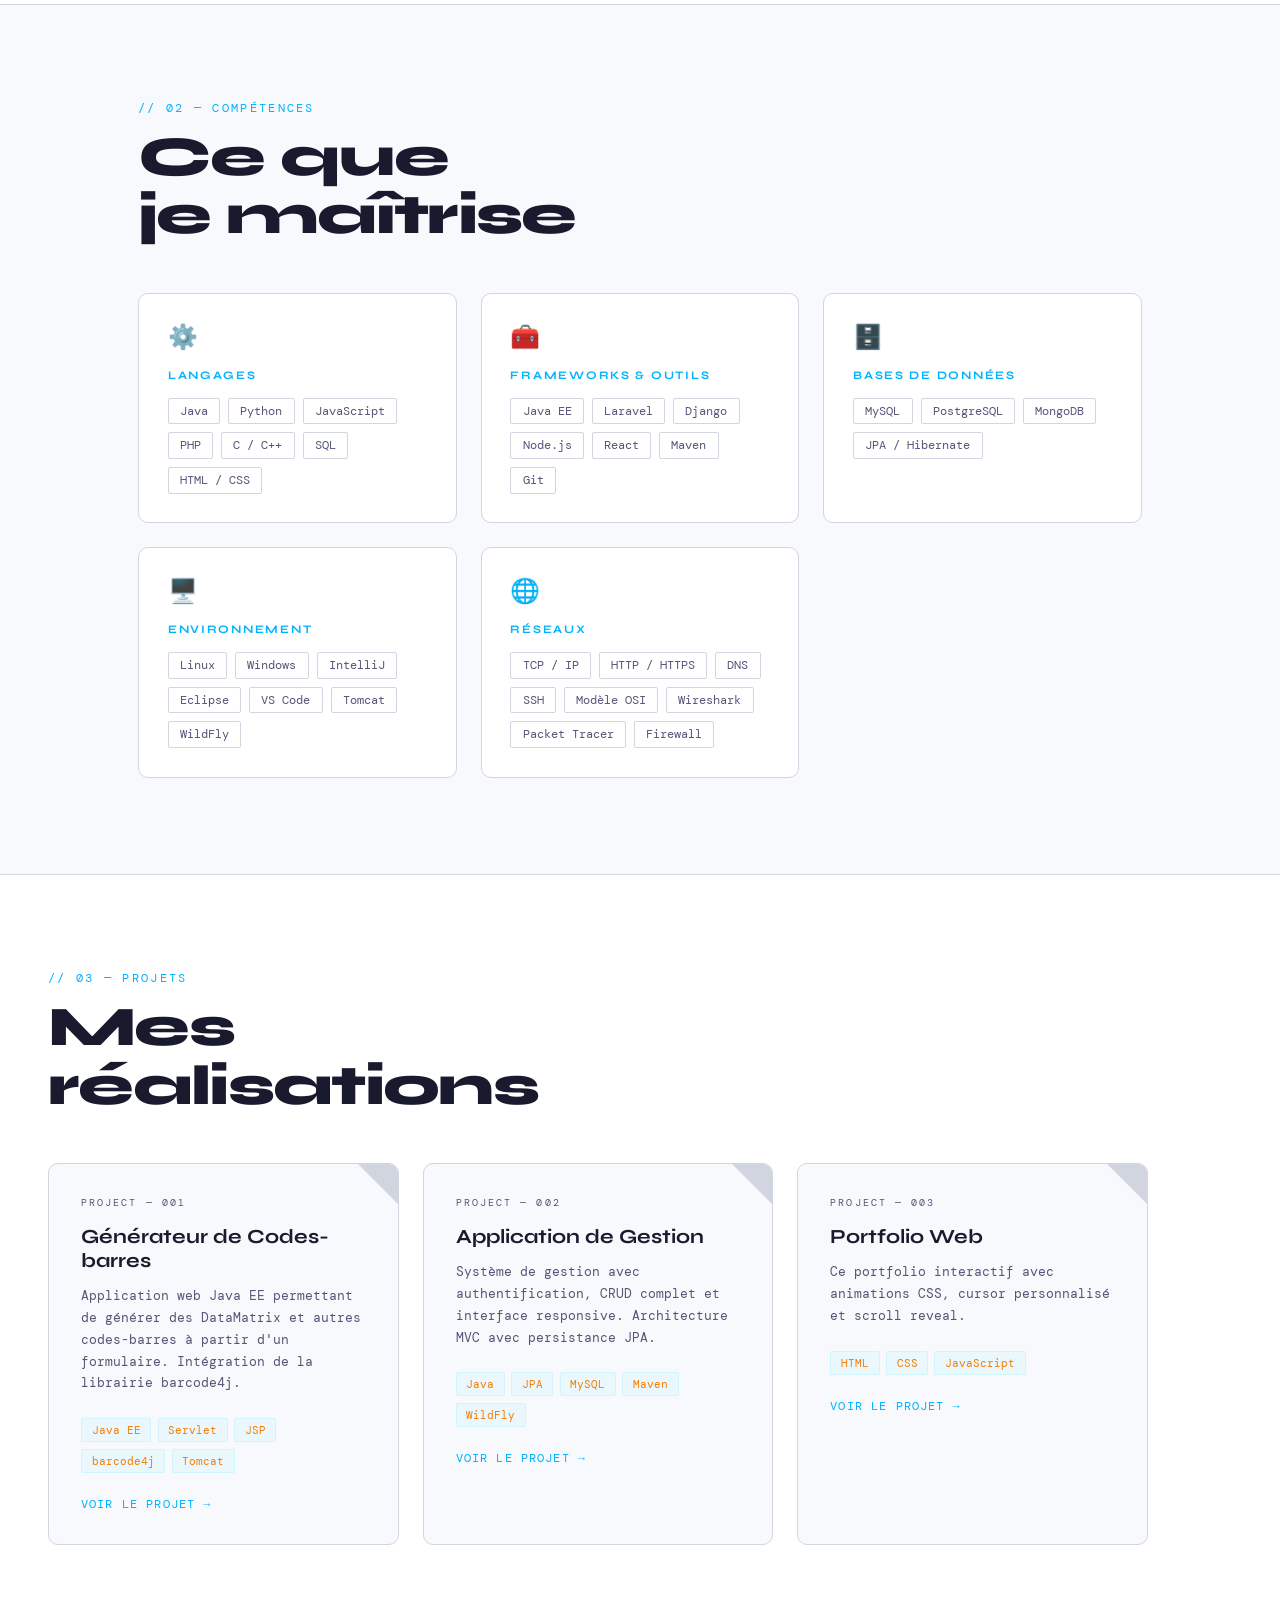
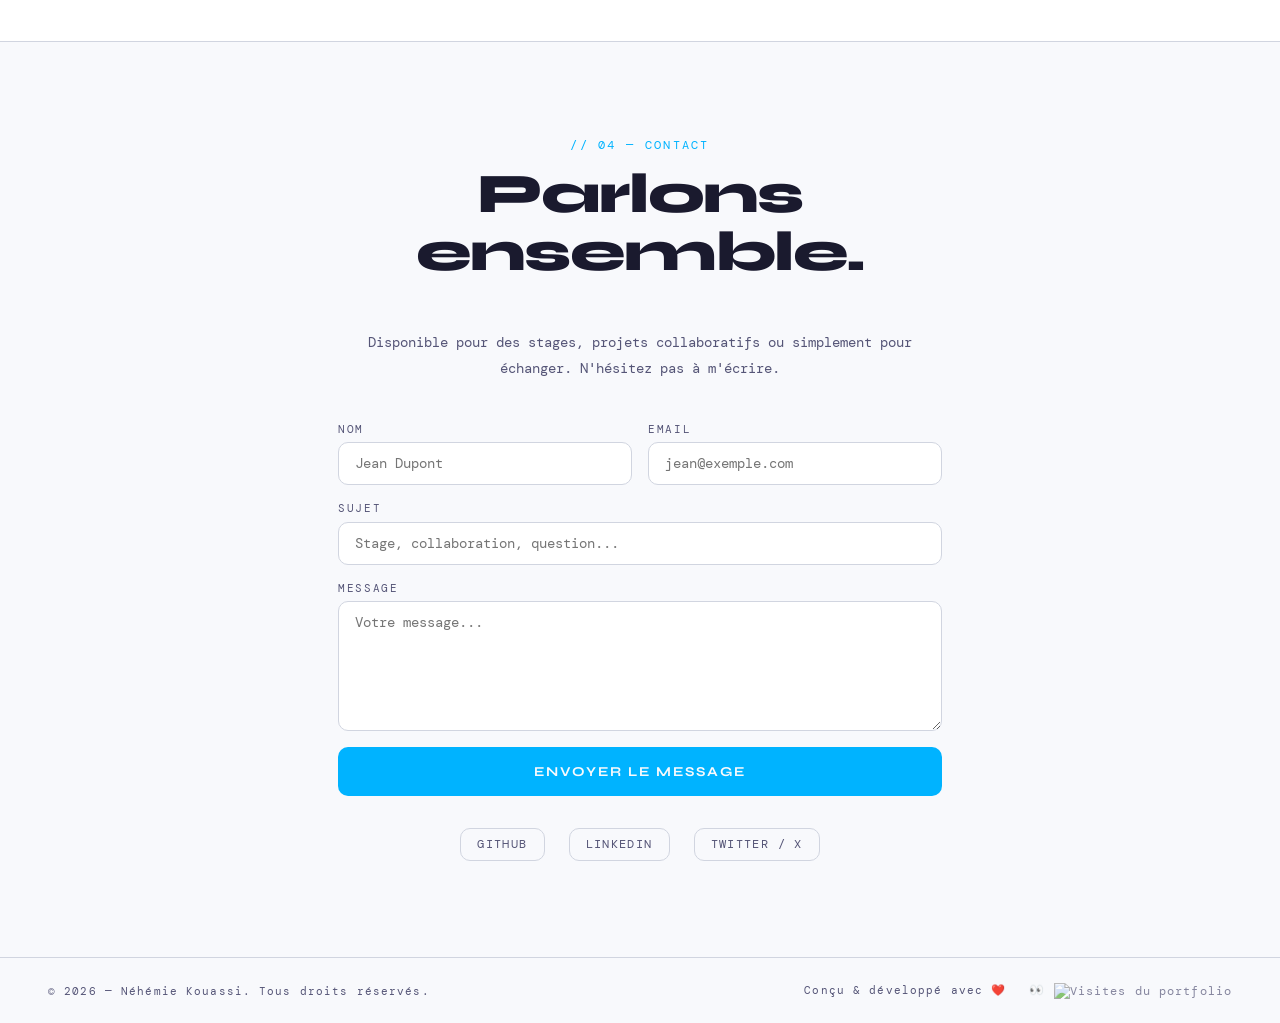
==== commit 45db30fa: "Portfolio" ====
--- a/index.html
+++ b/index.html
@@ -15,12 +15,24 @@
         <!-- Navigation -->
         <nav>
             <div class="nav-logo">~/Portfolio</div>
-            <ul class="nav-links">
+            
+            <ul class="nav-links" id="nav-links">
                 <li><a href="#about">À propos</a></li>
                 <li><a href="#skills">Compétences</a></li>
                 <li><a href="#projects">Projets</a></li>
                 <li><a href="#contact">Contact</a></li>
             </ul>
+
+            <!-- Theme toggle + Hamburger -->
+            <div class="nav-actions">
+                <button id="theme-toggle" class="theme-btn" aria-label="Changer de thème">
+                    <span class="sun">☀️</span>
+                    <span class="moon">🌙</span>
+                </button>
+                <button id="hamburger" class="hamburger" aria-label="Menu">
+                    <span></span><span></span><span></span>
+                </button>
+            </div>
         </nav>
         
         <!-- Hero -->
@@ -245,9 +257,15 @@
             </div>
         </section>
 
+        <!-- Compteur de visites (GitHub) -->
         <footer>
             <p>© 2026 — Néhémie Kouassi. Tous droits réservés.</p>
-            <p>Conçu & développé avec ❤️</p>
+            <p>
+                Conçu & développé avec ❤️ 
+                <span style="margin-left: 15px; font-size: 0.75rem; opacity: 0.7;">
+                    👀 <img src="https://komarev.com/ghpvc/?username=Novagenesys4&label=Visites&color=7fff6e&style=flat" alt="Visites du portfolio" style="vertical-align: middle; height: 18px;">
+                </span>
+            </p>
         </footer>
 
         <script src="portfolio.js"></script>
--- a/portfolio.css
+++ b/portfolio.css
@@ -4,12 +4,23 @@
   --bg: #0a0a0f;
   --surface: #12121a;
   --border: #1f1f2e;
-  --accent: #7fff6e;
+  --accent: #00b3ff;
   --accent2: #fb911f;
   --text: #e8e8f0;
   --muted: #5a5a70;
   --font-display: 'Syne', sans-serif;
   --font-mono: 'DM Mono', monospace;
+}
+
+/* Light Mode */
+[data-theme="light"] {
+  --bg: #f8f9fc;
+  --surface: #ffffff;
+  --border: #d1d5e0;
+  --accent: #00b3ff;
+  --accent2: #f57c00;
+  --text: #1a1a2e;
+  --muted: #555577;
 }
 
 html { scroll-behavior: smooth; }
@@ -502,3 +513,90 @@
   .form-row { grid-template-columns: 1fr; }
   footer { flex-direction: column; gap: 0.5rem; text-align: center; }
 }
+
+/* ==================== HAMBURGER MENU ==================== */
+.nav-actions {
+    display: flex;
+    align-items: center;
+    gap: 1rem;
+}
+
+.hamburger {
+    display: none;
+    flex-direction: column;
+    gap: 4px;
+    background: none;
+    border: none;
+    cursor: none;
+    padding: 8px;
+}
+
+.hamburger span {
+    display: block;
+    width: 22px;
+    height: 2px;
+    background: var(--text);
+    transition: all 0.3s;
+}
+
+#hamburger.active span:nth-child(1) { transform: rotate(45deg) translate(5px, 5px); }
+#hamburger.active span:nth-child(2) { opacity: 0; }
+#hamburger.active span:nth-child(3) { transform: rotate(-45deg) translate(6px, -6px); }
+
+/* Overlay mobile menu */
+.mobile-menu {
+    position: fixed;
+    top: 0;
+    left: 0;
+    width: 100%;
+    height: 100vh;
+    background: var(--bg);
+    z-index: 999;
+    display: none;
+    flex-direction: column;
+    padding-top: 80px;
+    align-items: center;
+    gap: 2rem;
+}
+
+.mobile-menu a {
+    font-size: 1.1rem;
+    color: var(--text);
+    text-decoration: none;
+}
+
+/* Theme toggle */
+.theme-btn {
+    background: none;
+    border: 1px solid var(--border);
+    width: 38px;
+    height: 38px;
+    border-radius: 50%;
+    font-size: 1.1rem;
+    cursor: none;
+    display: flex;
+    align-items: center;
+    justify-content: center;
+    transition: all 0.3s;
+}
+
+.theme-btn:hover {
+    border-color: var(--accent);
+}
+
+/* Masquer l'un ou l'autre icône selon le thème */
+[data-theme="light"] .moon { display: none; }
+[data-theme="dark"] .sun { display: none; }
+
+/* Responsive */
+@media (max-width: 768px) {
+    .nav-links {
+        display: none;
+    }
+    .hamburger {
+        display: flex;
+    }
+    .mobile-menu {
+        display: flex;
+    }
+}
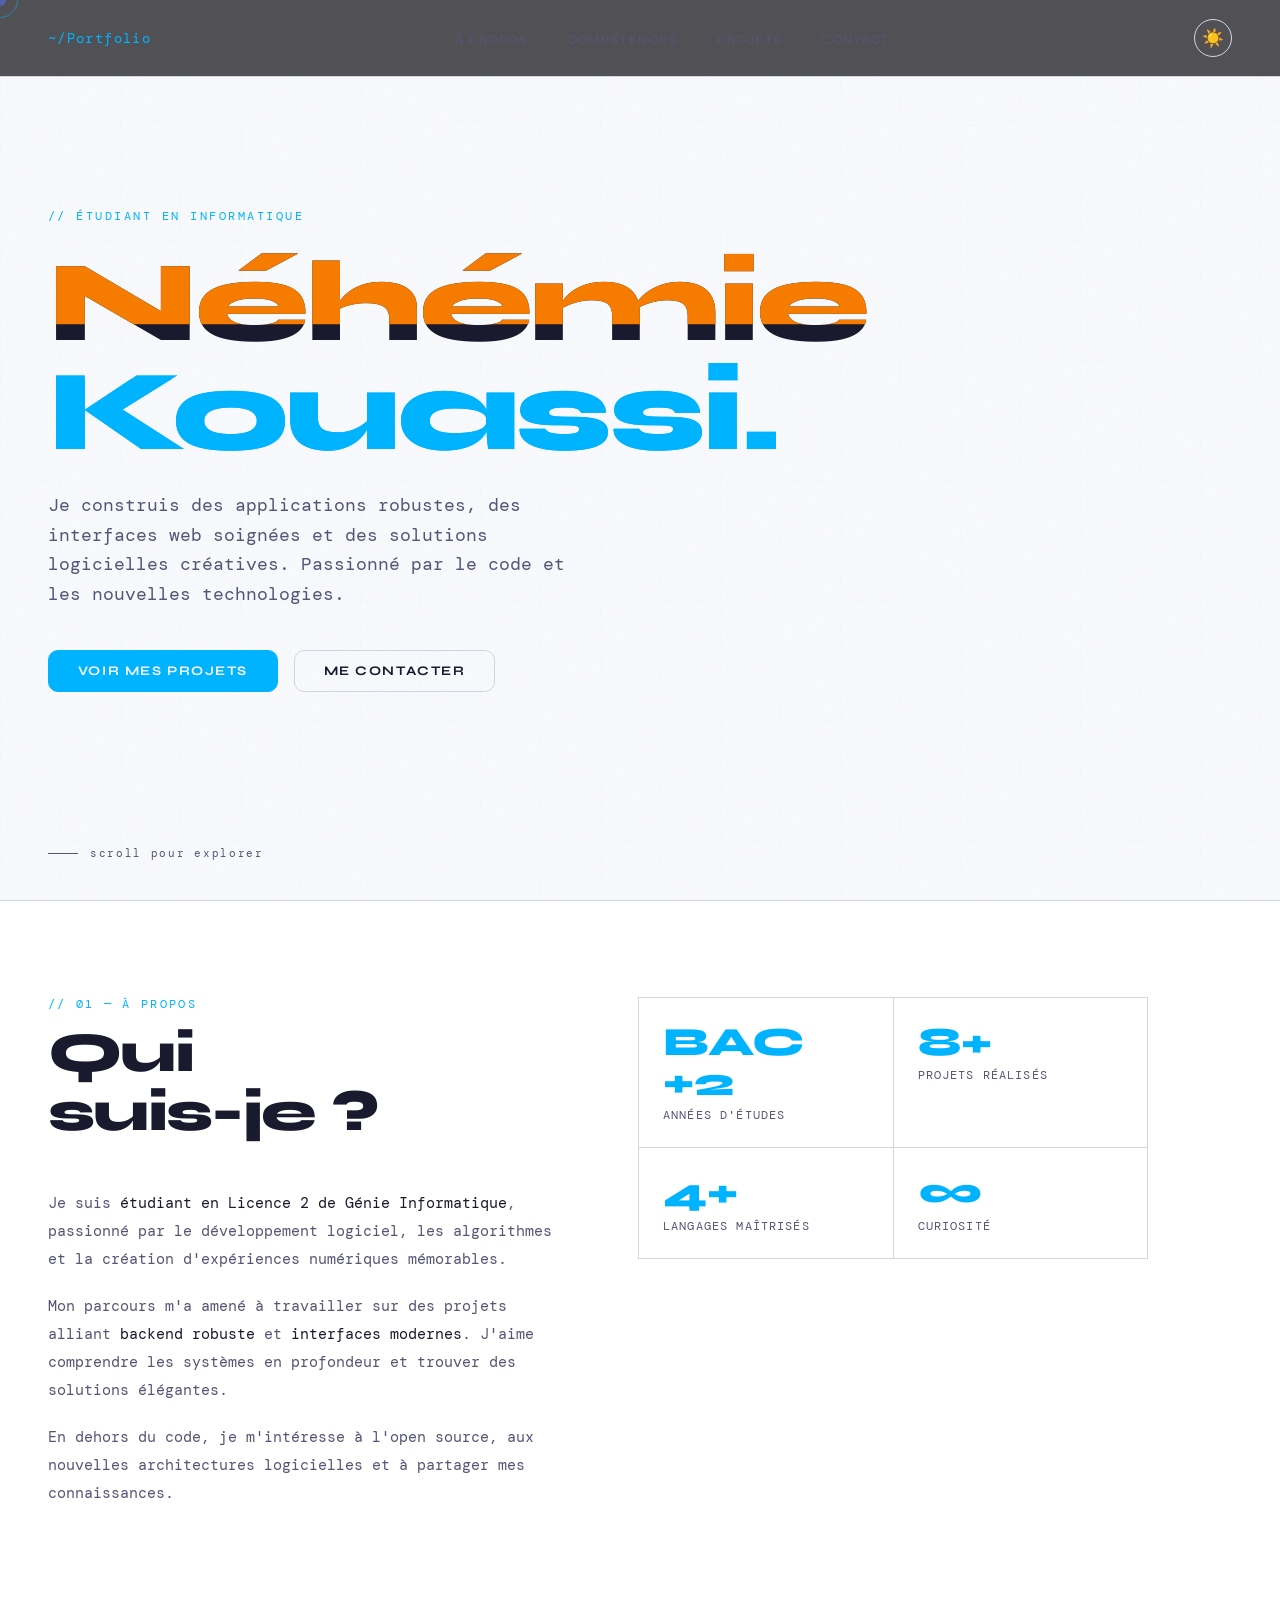
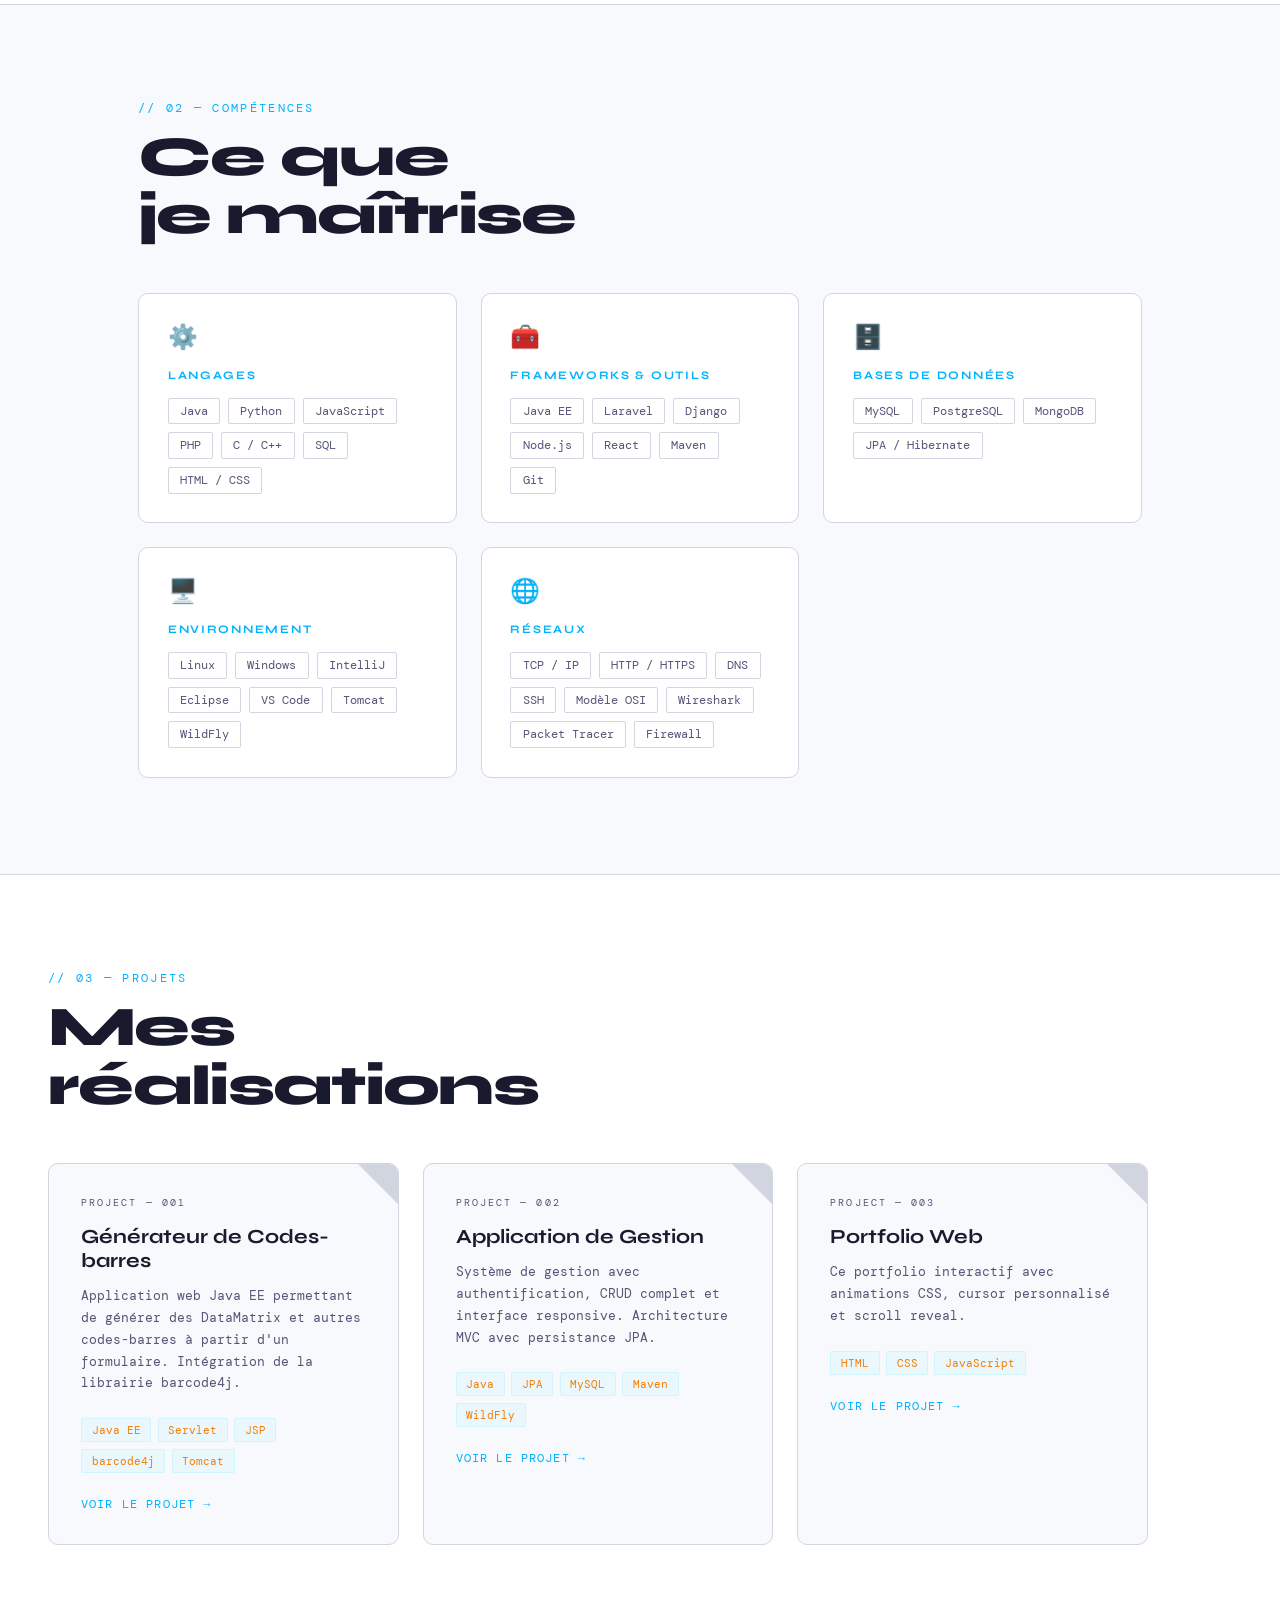
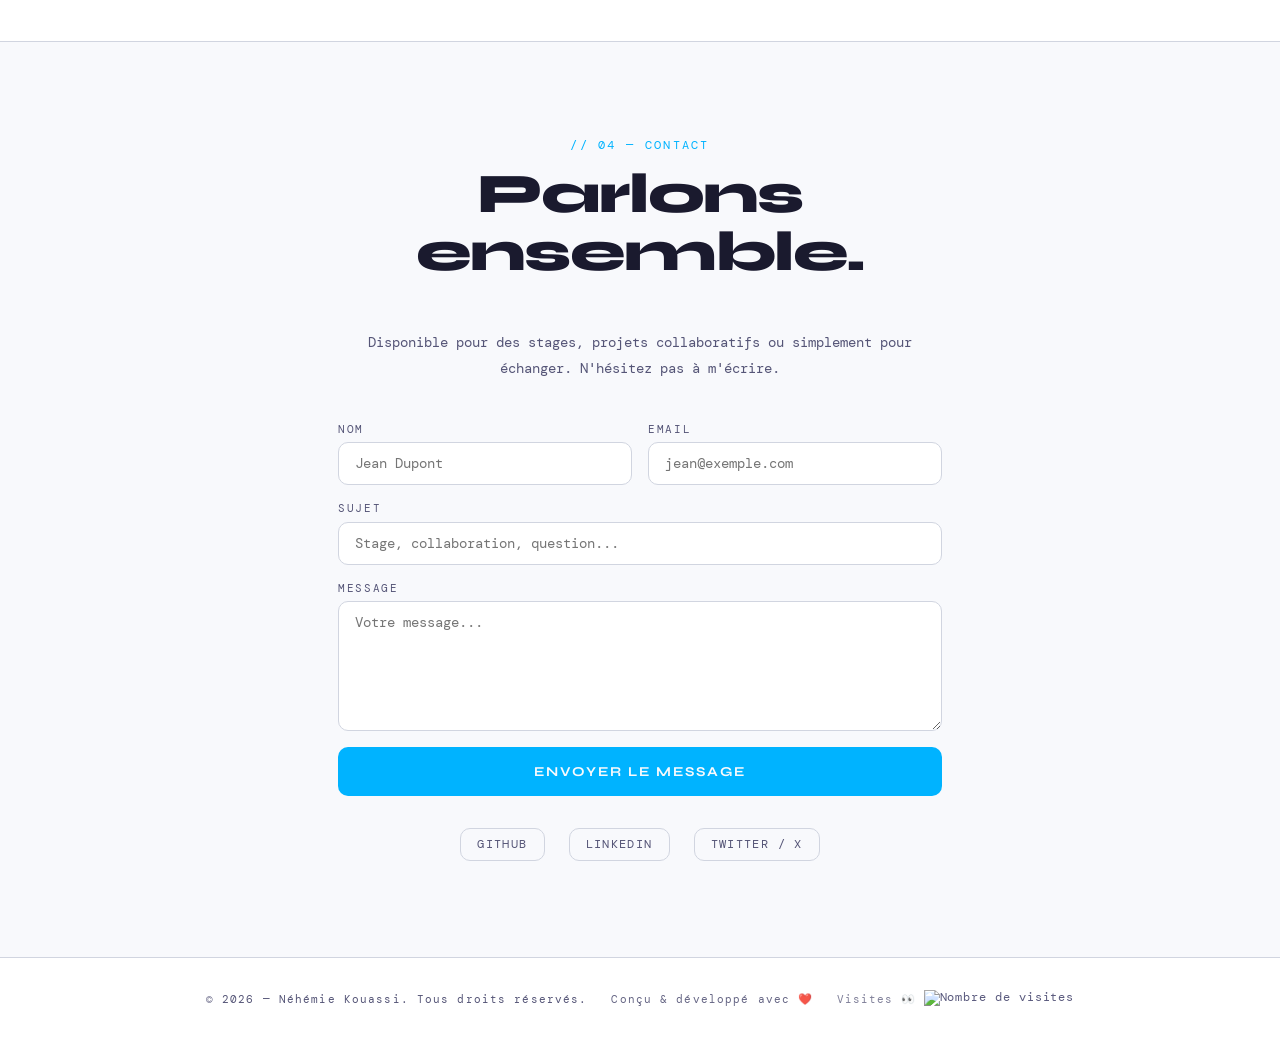
==== commit 2f59a007: "Portfolio" ====
--- a/index.html
+++ b/index.html
@@ -259,13 +259,18 @@
 
         <!-- Compteur de visites (GitHub) -->
         <footer>
-            <p>© 2026 — Néhémie Kouassi. Tous droits réservés.</p>
-            <p>
-                Conçu & développé avec ❤️ 
-                <span style="margin-left: 15px; font-size: 0.75rem; opacity: 0.7;">
-                    👀 <img src="https://komarev.com/ghpvc/?username=Novagenesys4&label=Visites&color=7fff6e&style=flat" alt="Visites du portfolio" style="vertical-align: middle; height: 18px;">
-                </span>
-            </p>
+            <div class="footer-content">
+                <p>© 2026 — Néhémie Kouassi. Tous droits réservés.</p>
+                <p class="footer-made">
+                    Conçu & développé avec <span style="color: var(--accent);">❤️</span>
+                </p>
+                <div class="footer-views">
+                    <span class="views-label">Visites 👀</span>
+                    <img src="https://komarev.com/ghpvc/?username=Novagenesys4&label=&color=7fff6e&style=flat" 
+                        alt="Nombre de visites" 
+                        class="views-counter">
+                </div>
+            </div>
         </footer>
 
         <script src="portfolio.js"></script>
--- a/portfolio.css
+++ b/portfolio.css
@@ -599,4 +599,66 @@
     .mobile-menu {
         display: flex;
     }
+}
+
+/* ==================== FOOTER ==================== */
+footer {
+    border-top: 1px solid var(--border);
+    padding: 2rem 3rem;
+    background: var(--surface);
+}
+
+.footer-content {
+    max-width: 1100px;
+    margin: 0 auto;
+    display: flex;
+    justify-content: space-between;
+    align-items: center;
+    flex-wrap: wrap;
+    gap: 1.5rem;
+    font-family: var(--font-mono);
+    font-size: 0.72rem;
+    color: var(--muted);
+    letter-spacing: 0.08em;
+}
+
+.footer-made {
+    opacity: 0.9;
+}
+
+.footer-views {
+    display: flex;
+    align-items: center;
+    gap: 8px;
+    white-space: nowrap;
+}
+
+.views-label {
+    font-size: 0.7rem;
+    opacity: 0.75;
+}
+
+.views-counter {
+    height: 18px;
+    vertical-align: middle;
+    filter: brightness(1.05); /* léger boost pour mieux ressortir */
+    transition: transform 0.2s;
+}
+
+.views-counter:hover {
+    transform: scale(1.08);
+}
+
+/* Responsive */
+@media (max-width: 768px) {
+    .footer-content {
+        flex-direction: column;
+        text-align: center;
+        gap: 1rem;
+        padding: 1.5rem 1.5rem;
+    }
+    
+    .footer-views {
+        justify-content: center;
+    }
 }
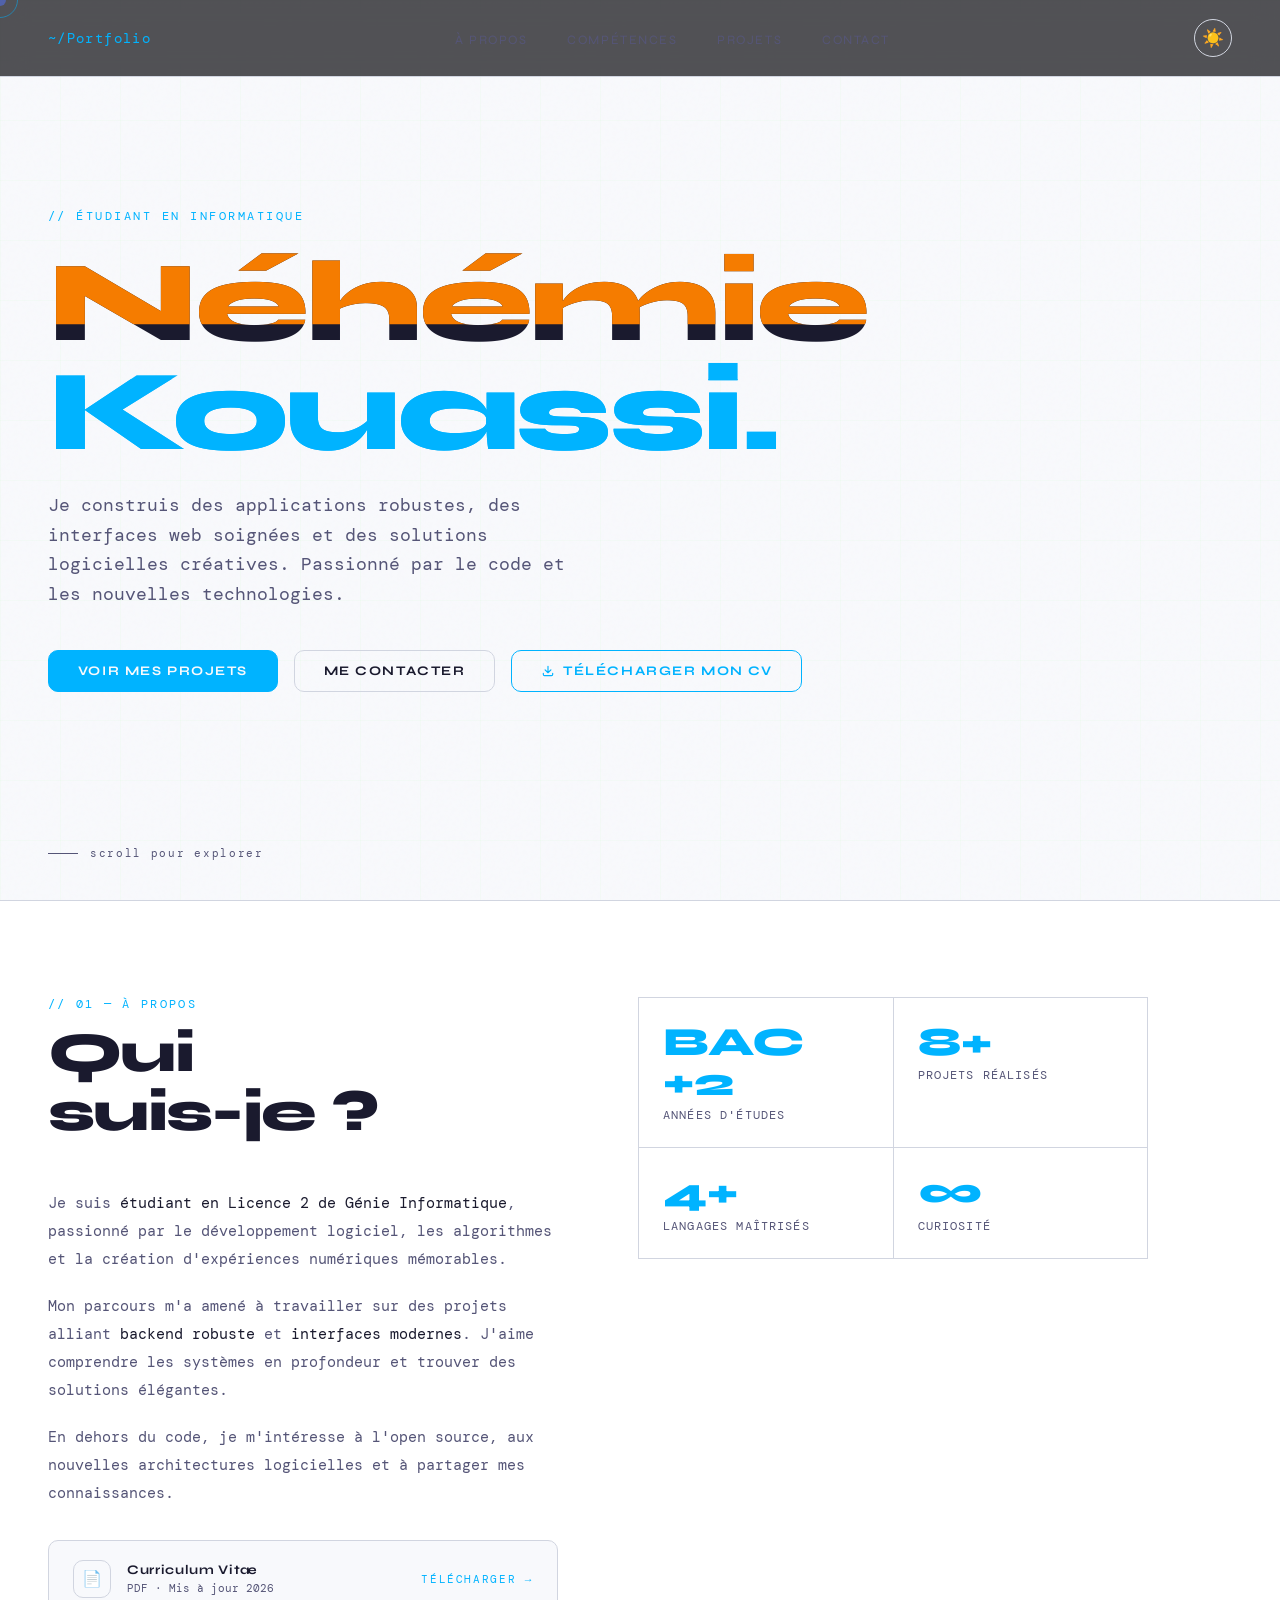
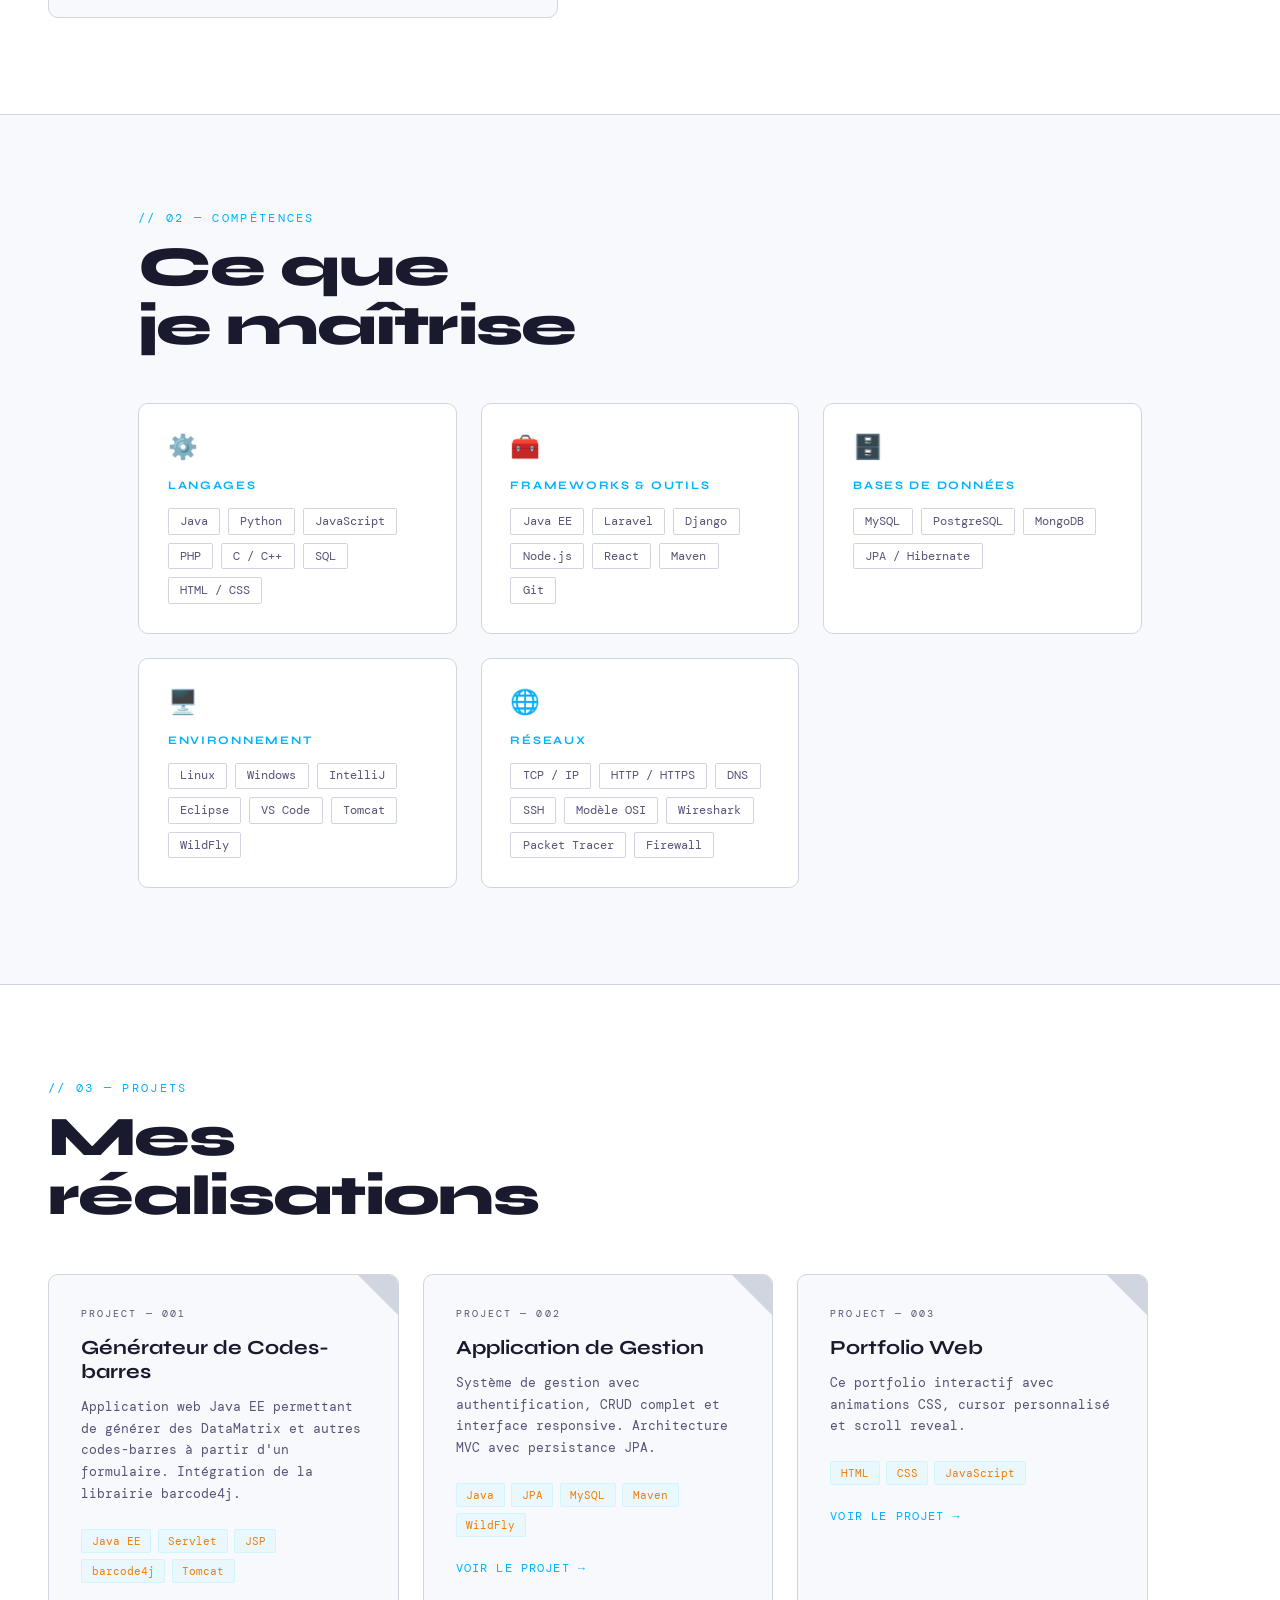
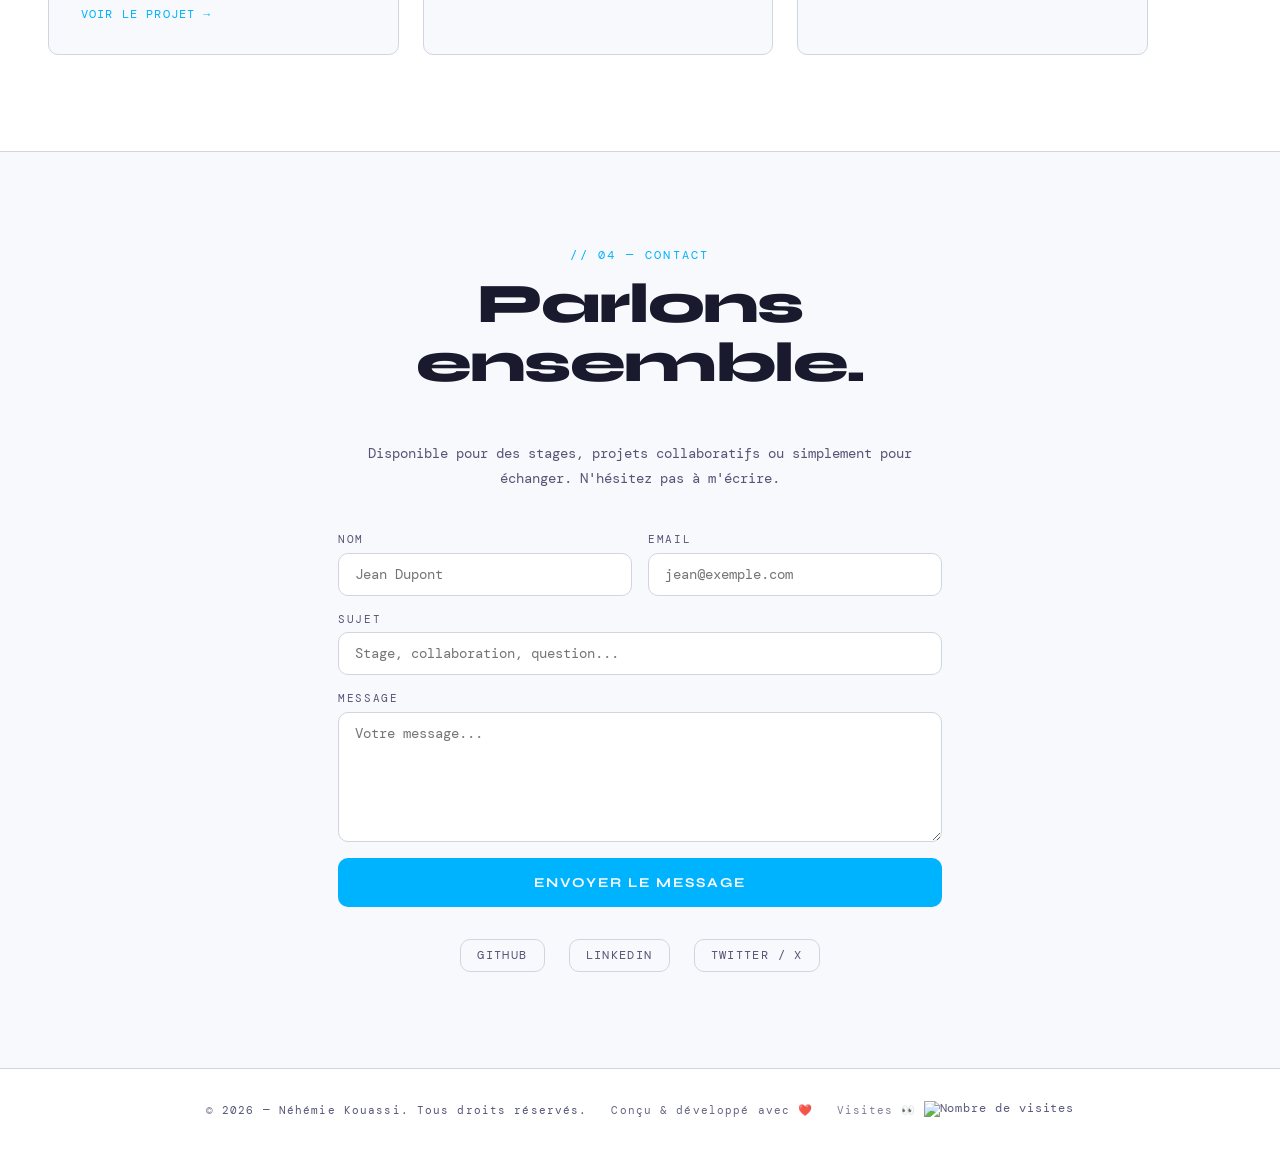
==== commit b542e344: "Portfolio #2" ====
--- a/index.html
+++ b/index.html
@@ -3,7 +3,7 @@
     <head>
         <meta charset="UTF-8" />
         <meta name="viewport" content="width=device-width, initial-scale=1.0"/>
-        <title>Portfolio — Néhémie Kouassi</title>
+        <title>Portfolio — Néhémie Kouassi</title>       
         <link href="https://fonts.googleapis.com/css2?family=Syne:wght@400;600;700;800&family=DM+Mono:ital,wght@0,300;0,400;1,300&display=swap" rel="stylesheet"/>
         <link rel="stylesheet" href="portfolio.css"/>
     </head>
@@ -49,6 +49,10 @@
                 <div class="hero-cta">
                     <a href="#projects" class="btn btn-primary">Voir mes projets</a>
                     <a href="#contact" class="btn btn-outline">Me contacter</a>
+                    <a href="cv.pdf" download="CV_Néhémie_Kouassi.pdf" class="btn btn-cv">
+                        <svg xmlns="http://www.w3.org/2000/svg" fill="none" viewBox="0 0 24 24" stroke="currentColor" stroke-width="2"><path stroke-linecap="round" stroke-linejoin="round" d="M4 16v2a2 2 0 002 2h12a2 2 0 002-2v-2M7 10l5 5 5-5M12 4v11"/></svg>
+                        Télécharger mon CV
+                    </a>
                 </div>
             </div>
             <div class="hero-scroll">scroll pour explorer</div>
@@ -75,6 +79,16 @@
                             et à partager mes connaissances.
                         </p>
                     </div>
+                    <a href="cv.pdf" download="CV_Néhémie_Kouassi.pdf" class="cv-card reveal">
+                        <div class="cv-card-left">
+                            <div class="cv-icon">📄</div>
+                            <div>
+                            <div class="cv-card-title">Curriculum Vitæ</div>
+                            <div class="cv-card-sub">PDF · Mis à jour 2026</div>
+                            </div>
+                        </div>
+                        <div class="cv-dl-label">Télécharger →</div>
+                    </a>
                 </div>
                 
                 <div class="about-stats">
@@ -257,7 +271,6 @@
             </div>
         </section>
 
-        <!-- Compteur de visites (GitHub) -->
         <footer>
             <div class="footer-content">
                 <p>© 2026 — Néhémie Kouassi. Tous droits réservés.</p>
--- a/portfolio.css
+++ b/portfolio.css
@@ -661,4 +661,68 @@
     .footer-views {
         justify-content: center;
     }
-}+}
+
+head link.icone {
+    width: 32px;
+    height: 32px;
+    border-radius: 50%;
+}
+
+/*Tout ce qui concerne le CV*/
+.btn-cv {
+        background: transparent;
+        color: var(--accent);
+        border: 1.5px solid var(--accent);
+        display: inline-flex; align-items: center; gap: 0.5rem;
+      }
+      .btn-cv:hover { background: var(--accent); color: var(--bg); }
+      .btn-cv svg { width: 14px; height: 14px; transition: transform 0.25s; }
+      .btn-cv:hover svg { transform: translateY(2px); }
+
+      /* === CV DOWNLOAD CARD (about section) === */
+      .cv-card {
+        margin-top: 2rem;
+        border: 1px solid var(--border);
+        border-radius: 10px;
+        background: var(--bg);
+        padding: 1.2rem 1.5rem;
+        display: flex; align-items: center; justify-content: space-between;
+        gap: 1rem;
+        transition: border-color 0.3s;
+        text-decoration: none;
+        cursor: none;
+      }
+      .cv-card:hover { border-color: var(--accent); }
+      .cv-card-left { display: flex; align-items: center; gap: 1rem; }
+      .cv-icon {
+        width: 38px; height: 38px;
+        border: 1px solid var(--border);
+        border-radius: 10px;
+        display: flex; align-items: center; justify-content: center;
+        font-size: 1rem;
+        flex-shrink: 0;
+      }
+      .cv-card-title {
+        font-size: 0.82rem;
+        font-weight: 700;
+        letter-spacing: 0.05em;
+        color: var(--text);
+        margin-bottom: 0.2rem;
+      }
+      .cv-card-sub {
+        font-family: var(--font-mono);
+        font-size: 0.68rem;
+        color: var(--muted);
+      }
+      .cv-dl-label {
+        font-family: var(--font-mono);
+        font-size: 0.68rem;
+        color: var(--accent);
+        letter-spacing: 0.15em;
+        text-transform: uppercase;
+        white-space: nowrap;
+        display: flex; align-items: center; gap: 0.4rem;
+        transition: gap 0.2s;
+      }
+      .cv-card:hover .cv-dl-label { gap: 0.7rem; }
